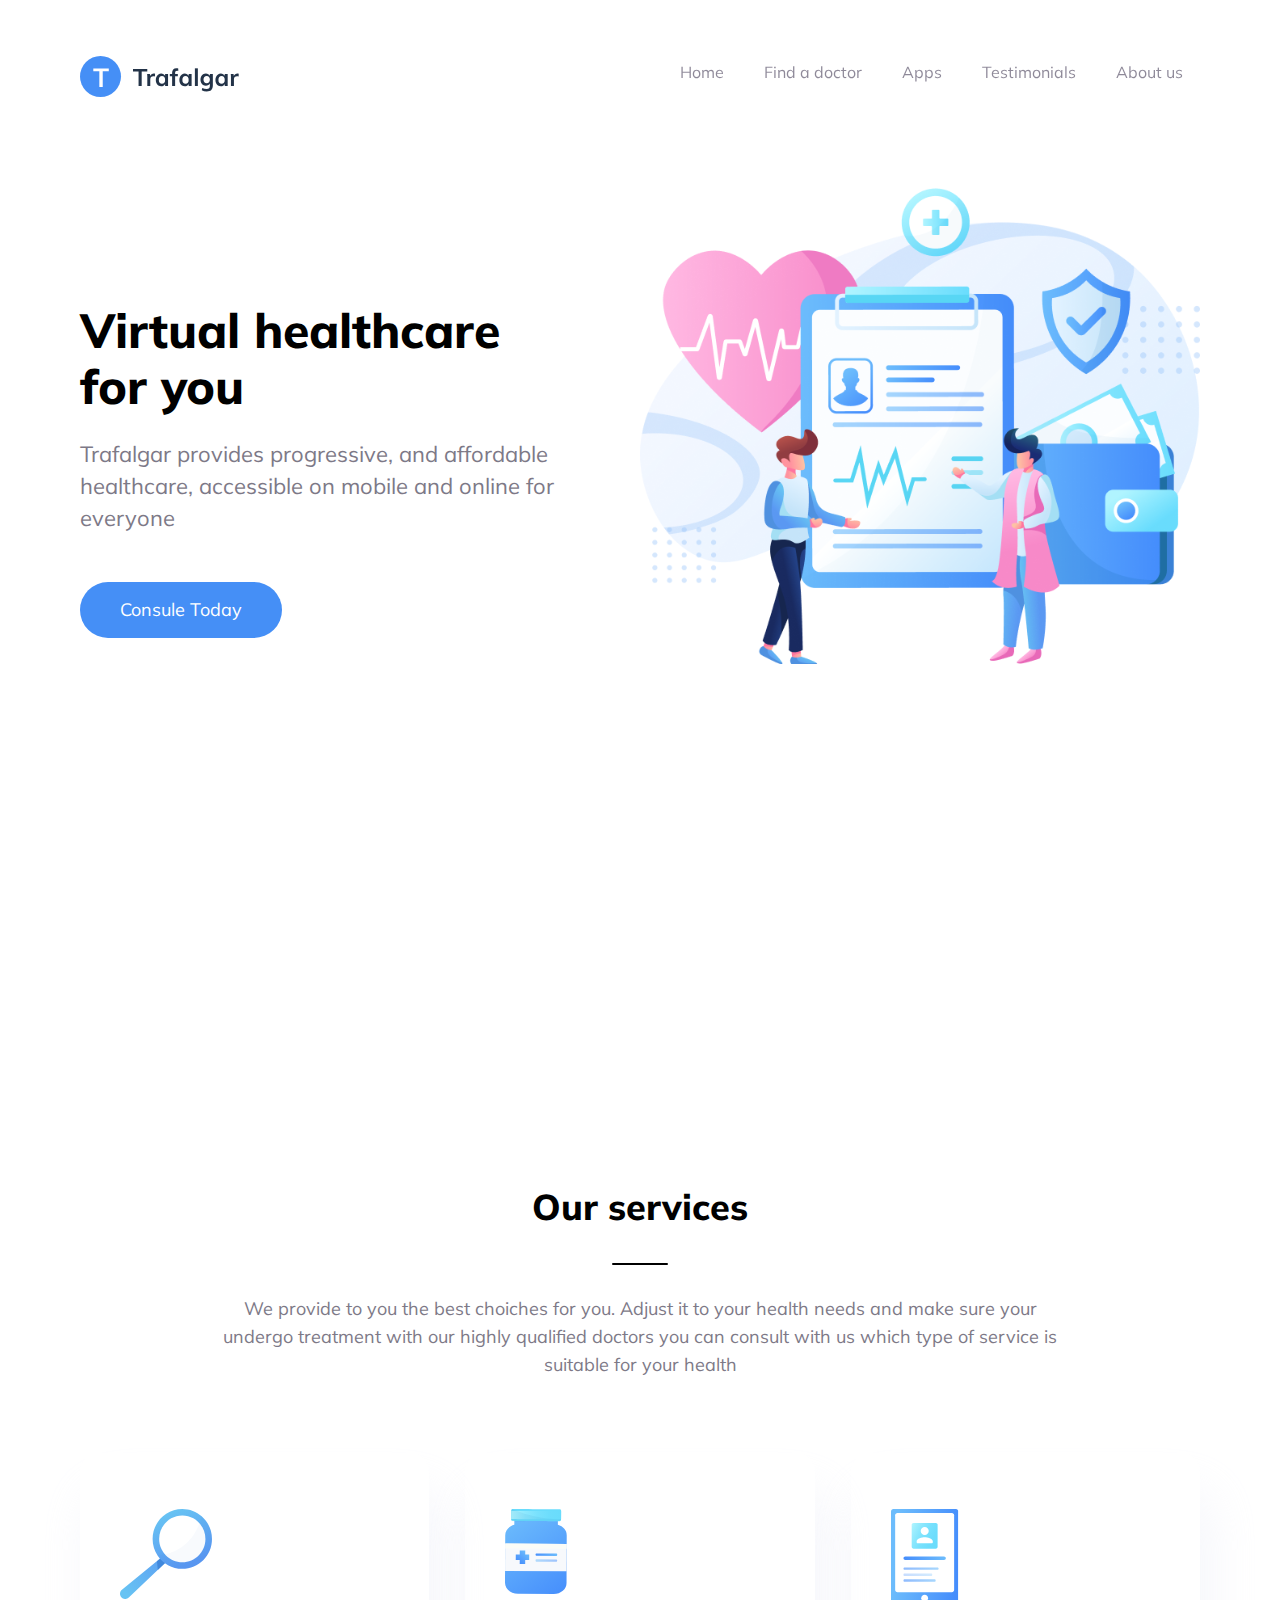
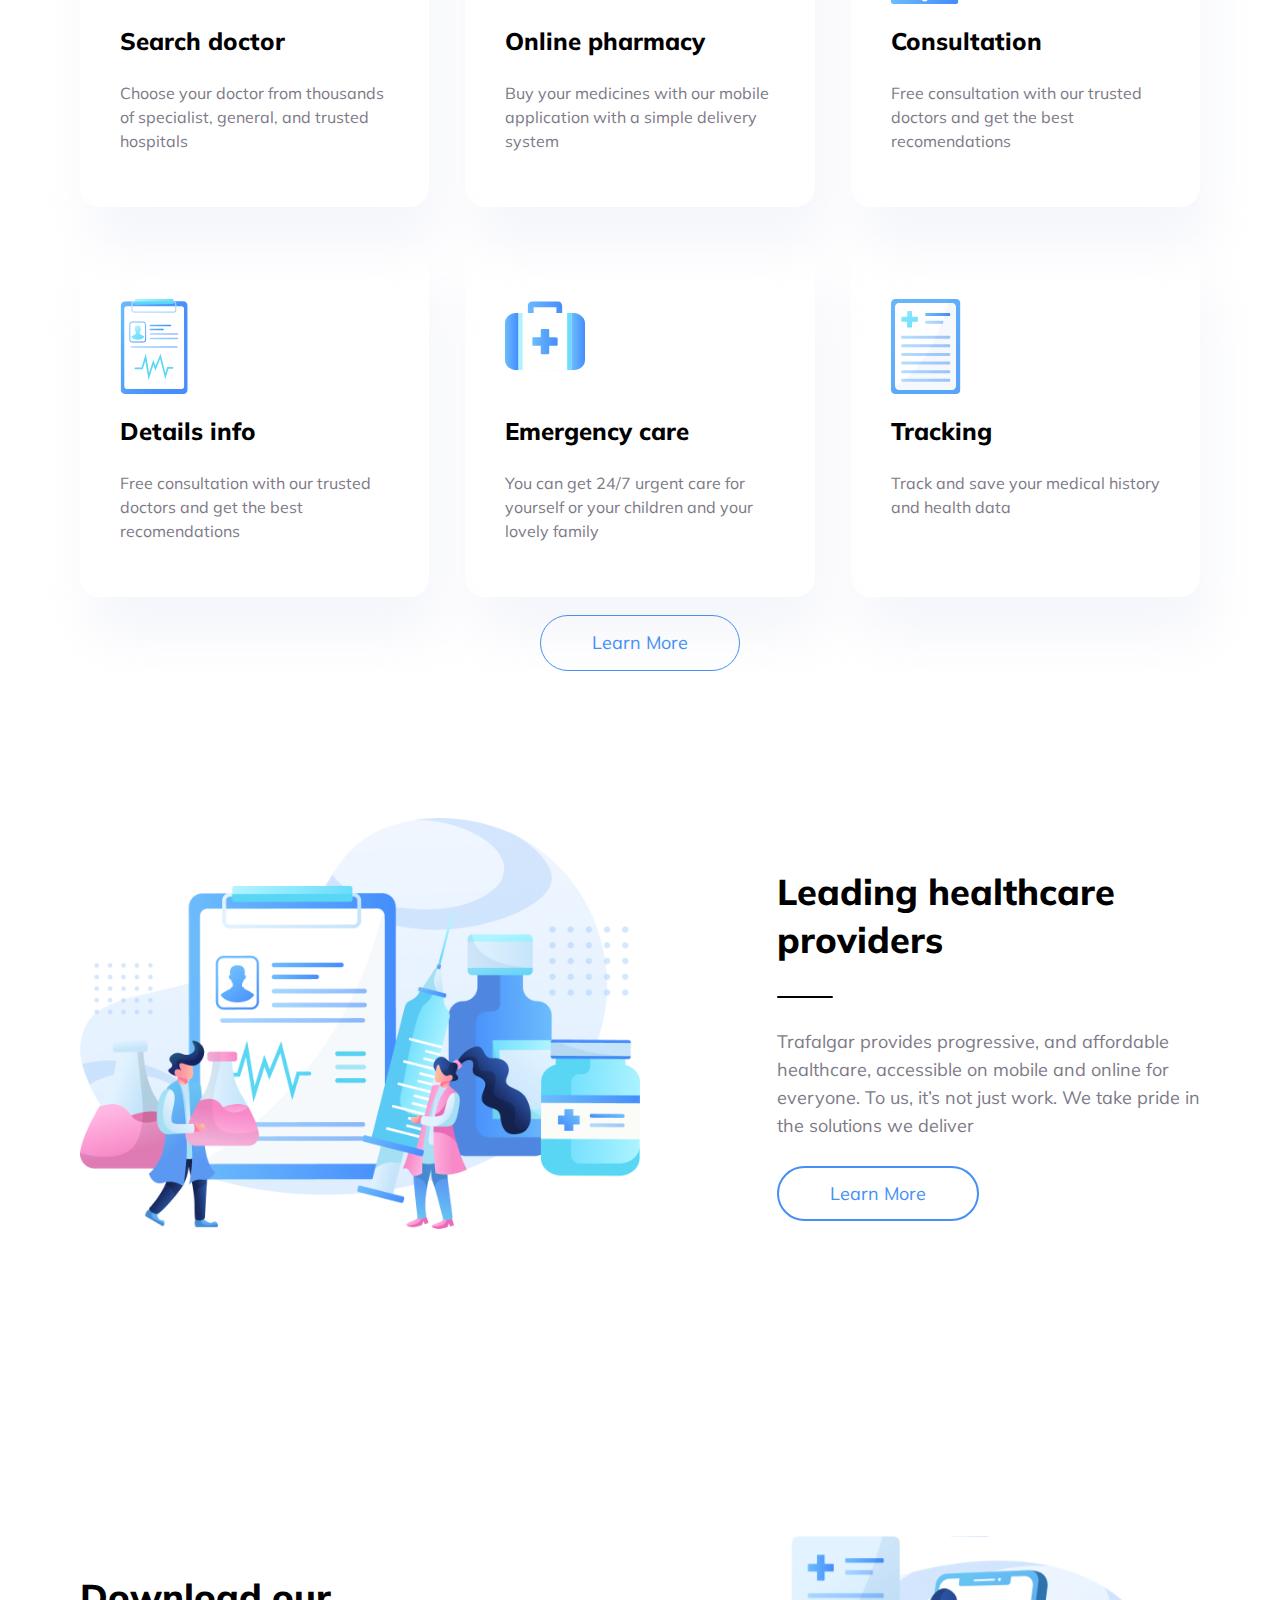
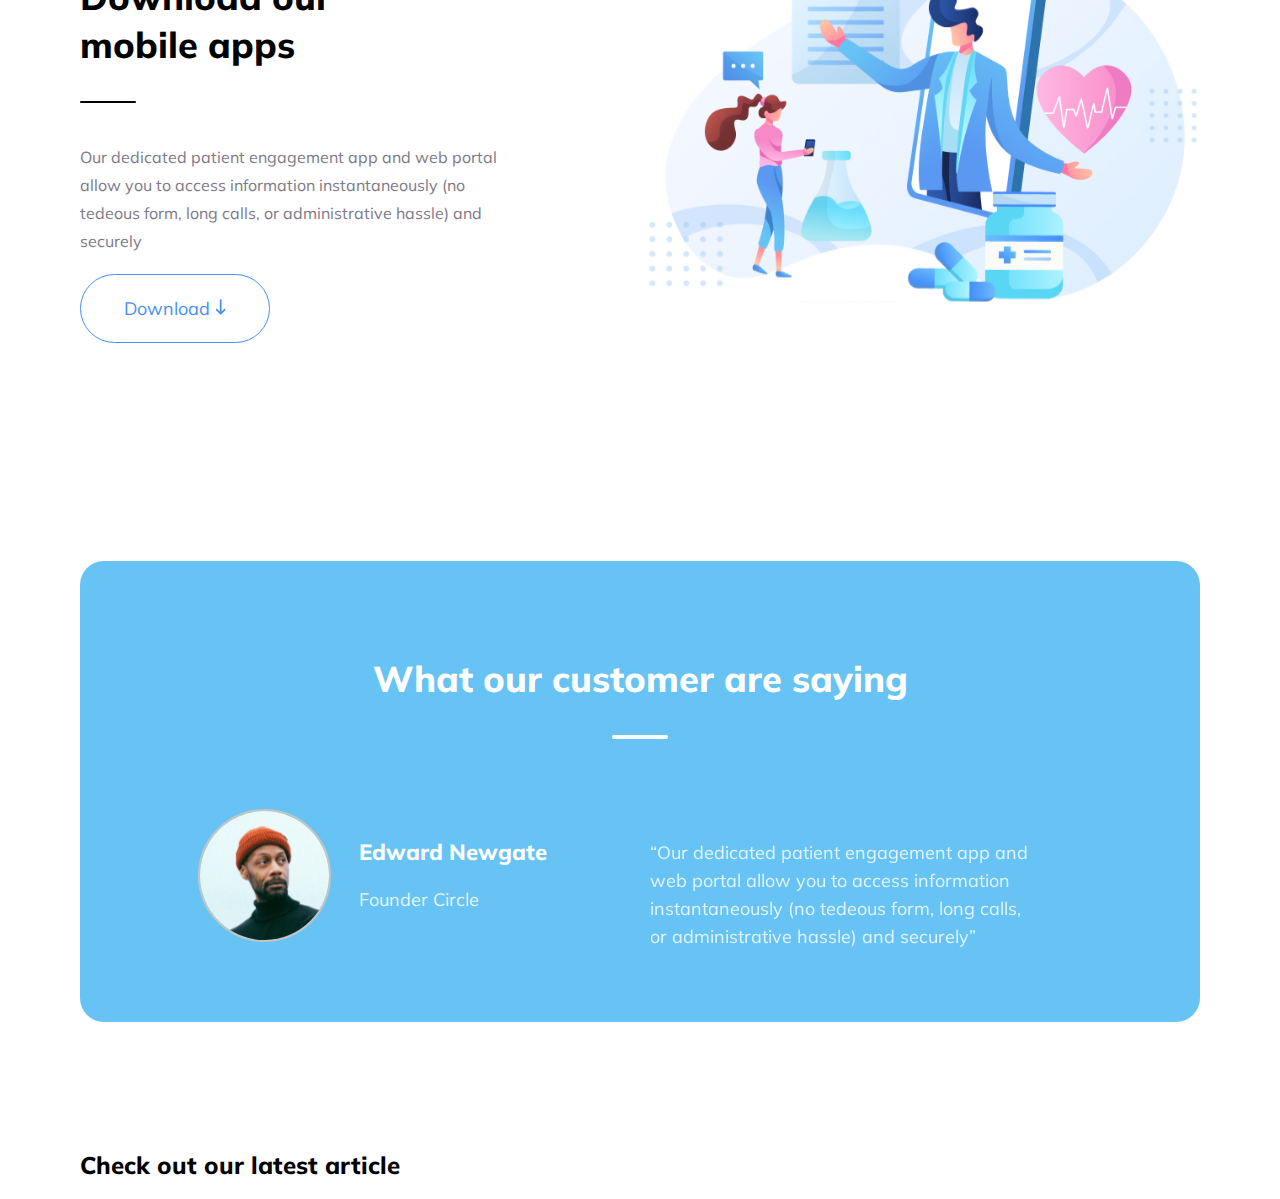
==== index.html @ b8b546c2 "first commit" ====
<!DOCTYPE html>
<html lang="en">
  <head>
    <meta charset="UTF-8" />
    <meta name="viewport" content="width=device-width, initial-scale=1.0" />
    <title>Trafalgar</title>
    <link rel="stylesheet" href="./assets/css/style.css" />
  </head>
  <body>
    <!-- Header start -->
    <div class="header">
      <div class="container">
        <div class="header-inner">
          <div class="header-text">
            <a href="" class="header-logo"
              ><img src="./assets/img/dummy/logo.svg" alt="Trafalgar"
            /></a>
          </div>
          <div class="header-navbar">
            <ul class="header-navbar-ul">
              <li class="header-navbar-li"><a href="">Home</a></li>
              <li class="header-navbar-li"><a href="">Find a doctor</a></li>
              <li class="header-navbar-li"><a href="">Apps</a></li>
              <li class="header-navbar-li"><a href="">Testimonials</a></li>
              <li class="header-navbar-li"><a href="">About us</a></li>
            </ul>
          </div>
        </div>
      </div>
    </div>
    <!-- Header end -->

    <!-- hero banner start -->
    <div class="hero-banner">
      <div class="container">
        <div class="hero-banner-inner">
          <div class="hero-banner-text">
            <h1 class="hero-banner-title">Virtual healthcare for you</h1>
            <p class="hero-banner-description">
              Trafalgar provides progressive, and affordable healthcare,
              accessible on mobile and online for everyone
            </p>
            <a href="" class="hero-banner-link">Consule Today</a>
          </div>
          <div class="hero-banner-img">
            <img
              src="./assets/img/dummy/hero-banner-img.svg"
              alt="hero banner"
              class="hero-banner-img-el"
            />
          </div>
        </div>
      </div>
    </div>
    <!-- hero banner end -->

    <!-- our services start -->
    <div class="our-services">
      <div class="container">
        <div class="our-services inner">
          <div class="our-services-head">
            <h2 class="our-services-title">Our services</h2>
            <p class="our-services-description">
              We provide to you the best choiches for you. Adjust it to your
              health needs and make sure your undergo treatment with our highly
              qualified doctors you can consult with us which type of service is
              suitable for your health
            </p>
          </div>

          <div class="our-services-list">
            <!-- item 1 -->
            <div class="our-services-item">
              <div class="our-services-box">
                <div class="our-services-img">
                  <img
                    src="./assets/img/dummy/search-doctor.svg"
                    alt="search doctor"
                    class="our-services-img-el"
                  />
                </div>
                <div class="our-services-text">
                  <h2 class="our-services-name">Search doctor</h2>
                  <p class="our-services-info">
                    Choose your doctor from thousands of specialist, general,
                    and trusted hospitals
                  </p>
                </div>
              </div>
            </div>

            <!-- item 2 -->
            <div class="our-services-item">
              <div class="our-services-box">
                <div class="our-services-img">
                  <img
                    src="./assets/img/dummy/online-pharmacy.svg"
                    alt="search doctor"
                    class="our-services-img-el"
                  />
                </div>
                <div class="our-services-text">
                  <h2 class="our-services-name">Online pharmacy</h2>
                  <p class="our-services-info">
                    Buy your medicines with our mobile application with a simple
                    delivery system
                  </p>
                </div>
              </div>
            </div>

            <!-- item 3 -->
            <div class="our-services-item">
              <div class="our-services-box">
                <div class="our-services-img">
                  <img
                    src="./assets/img/dummy/consultation.svg"
                    alt="search doctor"
                    class="our-services-img-el"
                  />
                </div>
                <div class="our-services-text">
                  <h2 class="our-services-name">Consultation</h2>
                  <p class="our-services-info">
                    Free consultation with our trusted doctors and get the best
                    recomendations
                  </p>
                </div>
              </div>
            </div>

            <!-- item 4 -->
            <div class="our-services-item">
              <div class="our-services-box">
                <div class="our-services-img">
                  <img
                    src="./assets/img/dummy/details-info.svg"
                    alt="search doctor"
                    class="our-services-img-el"
                  />
                </div>
                <div class="our-services-text">
                  <h2 class="our-services-name">Details info</h2>
                  <p class="our-services-info">
                    Free consultation with our trusted doctors and get the best
                    recomendations
                  </p>
                </div>
              </div>
            </div>

            <!-- item 5 -->
            <div class="our-services-item">
              <div class="our-services-box">
                <div class="our-services-img">
                  <img
                    src="./assets/img/dummy/emergency-care.svg"
                    alt="search doctor"
                    class="our-services-img-el"
                  />
                </div>
                <div class="our-services-text">
                  <h2 class="our-services-name">Emergency care</h2>
                  <p class="our-services-info">
                    You can get 24/7 urgent care for yourself or your children
                    and your lovely family
                  </p>
                </div>
              </div>
            </div>

            <!-- item 6 -->
            <div class="our-services-item">
              <div class="our-services-box">
                <div class="our-services-img">
                  <img
                    src="./assets/img/dummy/tracking.svg"
                    alt="search doctor"
                    class="our-services-img-el"
                  />
                </div>
                <div class="our-services-text">
                  <h2 class="our-services-name">Tracking</h2>
                  <p class="our-services-info">
                    Track and save your medical history and health data
                  </p>
                </div>
              </div>
            </div>
          </div>

          <div class="our-services-action">
            <a href="" class="our-services-link">Learn More</a>
          </div>
        </div>
      </div>
    </div>
    <!-- our services end -->

    <!-- leading start -->
    <div class="leading">
      <div class="container">
        <div class="leading-inner">
          <div class="leading-img">
            <img
              src="./assets/img/dummy/leading-img.svg"
              alt="leading healtcare"
              class="leading-img-el"
            />
          </div>
          <div class="leading-text">
            <h2 class="leading-title">Leading healthcare providers</h2>
            <p class="leading-description">
              Trafalgar provides progressive, and affordable healthcare,
              accessible on mobile and online for everyone. To us, it’s not just
              work. We take pride in the solutions we deliver
            </p>
            <a href="" class="leading-link">Learn More</a>
          </div>
        </div>
      </div>
    </div>
    <!-- leading end -->

    <!-- mobile apps start -->
    <div class="mobile-apps">
      <div class="container">
        <div class="mobile-apps-inner">
          <div class="mobile-apps-text">
            <h2 class="mobile-apps-title">Download our mobile apps</h2>
            <p class="mobile-apps-description">
              Our dedicated patient engagement app and web portal allow you to
              access information instantaneously (no tedeous form, long calls,
              or administrative hassle) and securely
            </p>
            <a href="" class="mobile-apps-link"
              >Download
              <img src="./assets/img/dummy/mobile-apps-download.svg" alt=""
            /></a>
          </div>
          <div class="mobile-apps-img">
            <img
              src="./assets/img/dummy/mobile-apps-img.svg"
              alt="Download our mobile apps"
              class="mobile-apps-img-el"
            />
          </div>
        </div>
      </div>
    </div>
    <!-- mobile apps end -->

    <!-- customer saying start -->
    <div class="customer-saying">
      <div class="container">
        <div class="customer-saying-inner">
          <div class="customer-saying-head">
            <h2 class="customer-saying-title">What our customer are saying</h2>
          </div>
          <div class="cutomer-saying-content">
            <div class="customer-saying-profile">
              <div class="customer-saying-img">
                <img
                  src="./assets/img/dummy/customer-saying-img.svg"
                  alt="Profile"
                  class="customer-saying-img-el"
                />
              </div>
              <div class="customer-saying-identity">
                <h2 class="customer-saying-name">Edward Newgate</h2>
                <p class="customer-saying-profession">Founder Circle</p>
              </div>
            </div>
            <div class="customer-saying-text">
              <p class="customer-saying-description">“Our dedicated patient engagement app and 
                web portal allow you to access information instantaneously (no tedeous form, long calls, 
                or administrative hassle) and securely”</p>
            </div>
          </div>
        </div>
      </div>
    </div>
    <!-- customer saying end -->

    <!-- article start -->
    <div class="article">
      <div class="container">
        <div class="article-inner">
          <div class="article-head">
            <h2 class="article-title">Check out our latest article</h2>
          </div>
        </div>
      </div>
    </div>
    <!-- article endw -->
  </body>
</html>
---- assets/css/style.css ----
/*! normalize.css v8.0.1 | MIT License | github.com/necolas/normalize.css */

/* Document
   ========================================================================== */

/**
 * 1. Correct the line height in all browsers.
 * 2. Prevent adjustments of font size after orientation changes in iOS.
 */

 @font-face {
  font-family: 'Mulish';
  src: url('../font/Mulish-Bold.woff2') format('woff2'),
      url('../font/Mulish-Bold.woff') format('woff');
  font-weight: bold;
  font-style: normal;
  font-display: swap;
}

@font-face {
  font-family: 'Mulish';
  src: url('../font/Mulish-Black.woff2') format('woff2'),
      url('../font/Mulish-Black.woff') format('woff');
  font-weight: 900;
  font-style: normal;
  font-display: swap;
}

@font-face {
  font-family: 'Mulish';
  src: url('../font/Mulish-BlackItalic.woff2') format('woff2'),
      url('../font/Mulish-BlackItalic.woff') format('woff');
  font-weight: 900;
  font-style: italic;
  font-display: swap;
}

@font-face {
  font-family: 'Mulish';
  src: url('../font/Mulish-ExtraBold.woff2') format('woff2'),
      url('../font/Mulish-ExtraBold.woff') format('woff');
  font-weight: bold;
  font-style: normal;
  font-display: swap;
}

@font-face {
  font-family: 'Mulish';
  src: url('../font/Mulish-BoldItalic.woff2') format('woff2'),
      url('../font/Mulish-BoldItalic.woff') format('woff');
  font-weight: bold;
  font-style: italic;
  font-display: swap;
}

@font-face {
  font-family: 'Mulish';
  src: url('../font/Mulish-ExtraLight.woff2') format('woff2'),
      url('../font/Mulish-ExtraLight.woff') format('woff');
  font-weight: 200;
  font-style: normal;
  font-display: swap;
}

@font-face {
  font-family: 'Mulish';
  src: url('../font/Mulish-ExtraBoldItalic.woff2') format('woff2'),
      url('../font/Mulish-ExtraBoldItalic.woff') format('woff');
  font-weight: bold;
  font-style: italic;
  font-display: swap;
}

@font-face {
  font-family: 'Mulish';
  src: url('../font/Mulish-ExtraLightItalic.woff2') format('woff2'),
      url('../font/Mulish-ExtraLightItalic.woff') format('woff');
  font-weight: 200;
  font-style: italic;
  font-display: swap;
}

@font-face {
  font-family: 'Mulish';
  src: url('../font/Mulish-Italic.woff2') format('woff2'),
      url('../font/Mulish-Italic.woff') format('woff');
  font-weight: normal;
  font-style: italic;
  font-display: swap;
}

@font-face {
  font-family: 'Mulish';
  src: url('../font/Mulish-Light.woff2') format('woff2'),
      url('../font/Mulish-Light.woff') format('woff');
  font-weight: 300;
  font-style: normal;
  font-display: swap;
}

@font-face {
  font-family: 'Mulish';
  src: url('../font/Mulish-Medium.woff2') format('woff2'),
      url('../font/Mulish-Medium.woff') format('woff');
  font-weight: 500;
  font-style: normal;
  font-display: swap;
}

@font-face {
  font-family: 'Mulish';
  src: url('../font/Mulish-LightItalic.woff2') format('woff2'),
      url('../font/Mulish-LightItalic.woff') format('woff');
  font-weight: 300;
  font-style: italic;
  font-display: swap;
}

@font-face {
  font-family: 'Mulish';
  src: url('../font/Mulish-MediumItalic.woff2') format('woff2'),
      url('../font/Mulish-MediumItalic.woff') format('woff');
  font-weight: 500;
  font-style: italic;
  font-display: swap;
}

@font-face {
  font-family: 'Mulish';
  src: url('../font/Mulish-SemiBold.woff2') format('woff2'),
      url('../font/Mulish-SemiBold.woff') format('woff');
  font-weight: 600;
  font-style: normal;
  font-display: swap;
}

@font-face {
  font-family: 'Mulish';
  src: url('../font/Mulish-Regular.woff2') format('woff2'),
      url('../font/Mulish-Regular.woff') format('woff');
  font-weight: normal;
  font-style: normal;
  font-display: swap;
}

@font-face {
  font-family: 'Mulish';
  src: url('../font/Mulish-SemiBoldItalic.woff2') format('woff2'),
      url('../font/Mulish-SemiBoldItalic.woff') format('woff');
  font-weight: 600;
  font-style: italic;
  font-display: swap;
}



html {
  min-height: 100%;
  position: relative;
  line-height: 1.15; /* 1 */
  -webkit-text-size-adjust: 100%; /* 2 */
}

/* Sections
       ========================================================================== */

/**
     * Remove the margin in all browsers.
     */

body {
  margin: 0;
  font-family: Mulish;
}

/**
     * Render the `main` element consistently in IE.
     */

main {
  display: block;
}

/**
     * Correct the font size and margin on `h1` elements within `section` and
     * `article` contexts in Chrome, Firefox, and Safari.
     */

h1 {
  font-size: 2em;
  margin: 0;
}

/* Grouping content
       ========================================================================== */

/**
     * 1. Add the correct box sizing in Firefox.
     * 2. Show the overflow in Edge and IE.
     */

hr {
  box-sizing: content-box; /* 1 */
  height: 0; /* 1 */
  overflow: visible; /* 2 */
}

/**
     * 1. Correct the inheritance and scaling of font size in all browsers.
     * 2. Correct the odd `em` font sizing in all browsers.
     */

pre {
  font-family: monospace, monospace; /* 1 */
  font-size: 1em; /* 2 */
}

/* Text-level semantics
       ========================================================================== */

/**
     * Remove the gray background on active links in IE 10.
     */

a {
  background-color: transparent;
}

/**
     * 1. Remove the bottom border in Chrome 57-
     * 2. Add the correct text decoration in Chrome, Edge, IE, Opera, and Safari.
     */

abbr[title] {
  border-bottom: none; /* 1 */
  text-decoration: underline; /* 2 */
  text-decoration: underline dotted; /* 2 */
}

/**
     * Add the correct font weight in Chrome, Edge, and Safari.
     */

b,
strong {
  font-weight: bolder;
}

/**
     * 1. Correct the inheritance and scaling of font size in all browsers.
     * 2. Correct the odd `em` font sizing in all browsers.
     */

code,
kbd,
samp {
  font-family: monospace, monospace; /* 1 */
  font-size: 1em; /* 2 */
}

/**
     * Add the correct font size in all browsers.
     */

small {
  font-size: 80%;
}

/**
     * Prevent `sub` and `sup` elements from affecting the line height in
     * all browsers.
     */

sub,
sup {
  font-size: 75%;
  line-height: 0;
  position: relative;
  vertical-align: baseline;
}

sub {
  bottom: -0.25em;
}

sup {
  top: -0.5em;
}

/* Embedded content
       ========================================================================== */

/**
     * Remove the border on images inside links in IE 10.
     */

img {
  border-style: none;
}

/* Forms
       ========================================================================== */

/**
     * 1. Change the font styles in all browsers.
     * 2. Remove the margin in Firefox and Safari.
     */

button,
input,
optgroup,
select,
textarea {
  font-family: inherit; /* 1 */
  font-size: 100%; /* 1 */
  line-height: 1.15; /* 1 */
  margin: 0; /* 2 */
}

/**
     * Show the overflow in IE.
     * 1. Show the overflow in Edge.
     */

button,
input {
  /* 1 */
  overflow: visible;
}

/**
     * Remove the inheritance of text transform in Edge, Firefox, and IE.
     * 1. Remove the inheritance of text transform in Firefox.
     */

button,
select {
  /* 1 */
  text-transform: none;
}

/**
     * Correct the inability to style clickable types in iOS and Safari.
     */

button,
[type="button"],
[type="reset"],
[type="submit"] {
  -webkit-appearance: button;
}

/**
     * Remove the inner border and padding in Firefox.
     */

button::-moz-focus-inner,
[type="button"]::-moz-focus-inner,
[type="reset"]::-moz-focus-inner,
[type="submit"]::-moz-focus-inner {
  border-style: none;
  padding: 0;
}

/**
     * Restore the focus styles unset by the previous rule.
     */

button:-moz-focusring,
[type="button"]:-moz-focusring,
[type="reset"]:-moz-focusring,
[type="submit"]:-moz-focusring {
  outline: 1px dotted ButtonText;
}

/**
     * Correct the padding in Firefox.
     */

fieldset {
  padding: 0.35em 0.75em 0.625em;
}

/**
     * 1. Correct the text wrapping in Edge and IE.
     * 2. Correct the color inheritance from `fieldset` elements in IE.
     * 3. Remove the padding so developers are not caught out when they zero out
     *    `fieldset` elements in all browsers.
     */

legend {
  box-sizing: border-box; /* 1 */
  color: inherit; /* 2 */
  display: table; /* 1 */
  max-width: 100%; /* 1 */
  padding: 0; /* 3 */
  white-space: normal; /* 1 */
}

/**
     * Add the correct vertical alignment in Chrome, Firefox, and Opera.
     */

progress {
  vertical-align: baseline;
}

/**
     * Remove the default vertical scrollbar in IE 10+.
     */

textarea {
  overflow: auto;
}

/**
     * 1. Add the correct box sizing in IE 10.
     * 2. Remove the padding in IE 10.
     */

[type="checkbox"],
[type="radio"] {
  box-sizing: border-box; /* 1 */
  padding: 0; /* 2 */
}

/**
     * Correct the cursor style of increment and decrement buttons in Chrome.
     */

[type="number"]::-webkit-inner-spin-button,
[type="number"]::-webkit-outer-spin-button {
  height: auto;
}

/**
     * 1. Correct the odd appearance in Chrome and Safari.
     * 2. Correct the outline style in Safari.
     */

[type="search"] {
  -webkit-appearance: textfield; /* 1 */
  outline-offset: -2px; /* 2 */
}

/**
     * Remove the inner padding in Chrome and Safari on macOS.
     */

[type="search"]::-webkit-search-decoration {
  -webkit-appearance: none;
}

/**
     * 1. Correct the inability to style clickable types in iOS and Safari.
     * 2. Change font properties to `inherit` in Safari.
     */

::-webkit-file-upload-button {
  -webkit-appearance: button; /* 1 */
  font: inherit; /* 2 */
}

/* Interactive
       ========================================================================== */

/*
     * Add the correct display in Edge, IE 10+, and Firefox.
     */

details {
  display: block;
}

/*
     * Add the correct display in all browsers.
     */

summary {
  display: list-item;
}

/* Misc
       ========================================================================== */

/**
     * Add the correct display in IE 10+.
     */

template {
  display: none;
}

/**
     * Add the correct display in IE 10.
     */

[hidden] {
  display: none;
}

*,
*::after,
*::before {
  box-sizing: border-box;
  -webkit-text-stroke-width: 0;
  -webkit-text-stroke-color: transparent;
}

img {
  max-width: 100%;
}

.container {
  max-width: 1120px;
  margin-left: auto;
  margin-right: auto;
}

/* header start */

.header {
  padding-top: 56px;
}

.header-inner {
  font-size: 0;
}

.header-text {
  width: 50%;
  display: inline-block;
  vertical-align: middle;
}

.header-logo {
  width: 158.68px;
  height: 41px;
}

.header-navbar {
  width: 50%;
  display: inline-block;
  vertical-align: middle;
}

.header-navbar-ul {
  width: 545px;
  height: 28px;
}

.header-navbar-li {
  display: inline-block;
  font-size: 16px;
  margin-right: 40px;
}

.header-navbar-li:nth-child(5) {
  margin-right: 0;
}

.header-navbar-li a {
  text-decoration: none;
  color: #1f1534;
  opacity: 50%;
}

.header-navbar-li a:hover {
  color: #1f1534;
  opacity: 100%;
}

/* header end */

/* hero banner start */
.hero-banner {
  padding-bottom: 163px;
}

.hero-banner-inner {
  font-size: 0;
}

.hero-banner-text {
  width: 50%;
  display: inline-block;
  vertical-align: middle;
  padding-right: 74px;
  padding-top: 178px;
}

.hero-banner-title {
  font-size: 48px;
  line-height: 56px;
  color: #000000;
  margin-bottom: 24px;
  margin-right: 40px;
}

.hero-banner-description {
  font-size: 22px;
  line-height: 32px;
  color: #7d7987;
  margin-bottom: 48px;
}

.hero-banner-link {
  display: inline-block;
  vertical-align: middle;
  min-width: 200px;
  height: 56px;
  background-color: #458ff6;
  font-size: 18px;
  border-radius: 55px;
  text-decoration: none;
  padding: 14px 40px;
  color: #ffffff;
  line-height: 28px;
}

.hero-banner-img {
  width: 50%;
  display: inline-block;
  vertical-align: middle;
  padding-top: 87px;
}
/* hero banner end */

/* our services start */
.our-services {
  padding-top: 163px;
  padding-bottom: 38px;
}

.our-services-inner {
  font-size: 0;
}

.our-services-head {
  text-align: center;
  max-width: 952px;
  margin: 0 auto 56px;
}

.our-services-title {
  font-size: 36px;
  line-height: 48px;
  position: relative;
}

.our-services-title::after {
  content: "";
  display: block;
  width: 56px;
  margin: 32px auto 0;
  border-radius: 1px;
  border-bottom: 2px solid #000000;
}

.our-services-description {
  font-size: 18px;
  line-height: 28px;
  color: #7d7987;
  margin: 0 auto;
  padding: 0 50px;
}

.our-services-list {
  font-size: 0;
  margin-left: -18px;
  margin-right: -18px;
}

.our-services-item {
  padding: 18px;
  width: 33.3333333%;
  display: inline-block;
  vertical-align: top;
}

.our-services-box {
  min-height: 354px;
  padding: 56px 40px 50px;
  border-radius: 20px;
  box-shadow: 10px 40px 50px rgb(229, 233, 246, 0.4);
}

.our-services-img {
  margin-bottom: 24px;
  height: 91.98px;
  position: relative;
}

.our-services-img-el {
  position: absolute;
  left: 0;
  right: 0;
}

.our-services-name {
  font-size: 24px;
  line-height: 32px;
  color: #000000;
  margin-bottom: 24px;
}

.our-services-info {
  font-size: 16px;
  line-height: 24px;
  color: #7d7987;
  margin-bottom: 0;
}

/* our services action */
.our-services-action {
  text-align: center;
}

.our-services-link {
  min-width: 200px;
  display: inline-block;
  vertical-align: middle;
  border: 1px solid #458ff6;
  border-radius: 55px;
  padding: 14px 51px;
  text-decoration: none;
  font-size: 18px;
  line-height: 26px;
  color: #458ff6;
}

/* our services end */

/* leading start */
.leading {
  padding-top: 38px;
  padding-bottom: 120px;
}

.leading-inner {
  font-size: 0;
}

.leading-img {
  width: 50%;
  display: inline-block;
  vertical-align: middle;
}

.leading-img-el {
  width: 650px;
  height: 477px;
}

.leading-text {
  width: 50%;
  display: inline-block;
  vertical-align: middle;
  padding: 50px 0 50px 137px;
}

.leading-title {
  font-size: 36px;
  line-height: 48px;
  color: #000000;
}

.leading-title::after {
  content: "";
  display: block;
  width: 56px;
  margin: 32px auto 0 0;
  border-radius: 10px;
  border-bottom: 2px solid #000000;
}

.leading-description {
  font-size: 18px;
  line-height: 28px;
  color: #7d7987;
  margin-bottom: 40px;
}

.leading-link {
  min-width: 200px;
  height: 56px;
  border-radius: 55px;
  padding: 14px 51px;
  font-size: 18px;
  line-height: 28px;
  border: 2px solid #458FF6;
  text-decoration: none;
  color: #458FF6;
}
/* leading end */

/* mobile apps start */
.mobile-apps {
  padding-top: 120px;
  padding-bottom: 112.5px;
}

.mobile-apps-inner {
  font-size: 0;
}

.mobile-apps-text {
  width: 50%;
  display: inline-block;
  vertical-align: middle;
  padding: 28px 71px 0 0;
}

.mobile-apps-title {
  font-size: 36px;
  line-height: 48px;
  color: #000000;
  padding-right: 166px; 
  position: relative;
}

.mobile-apps-title::after {
  content: "";
  width: 56px;
  display: block;
  margin: 32px 196px 40px 0;
  border-radius: 6px;
  border-bottom: 2px solid #000000;
}

.mobile-apps-description {
  width: 480px;
  font-size: 16px;
  line-height: 28px;
  color: #7D7987;
  margin-right: 71px;
  margin-bottom: 40px;
  text-align: left;
  padding-right: 50px;
}

.mobile-apps-link {
  min-width: 200px;
  height: 56px;
  border-radius: 55px;
  border: 1px solid #458FF6;
  padding: 22px 43px;
  font-size: 18px;
  line-height: 28px;
  text-decoration: none;
  color: #458FF6;
}

.mobile-apps-img {
  width: 50%;
  display: inline-block;
  vertical-align: middle;
}

.mobile-apps-img-el {
  width: 665px;
  height: 434px;
}
/* mobile apps end */

/* customer start */
.customer-saying {
  padding-top: 112.5px;
  padding-bottom: 110.5px;
}

.customer-saying-inner {
  font-size: 0;
  background-color: #67C3F3;
  border-radius: 24px;
}

.customer-saying-head {
  text-align: center;
  min-width: 522px;
  padding-top: 64px;
  margin: 0 auto 0;
}

.customer-saying-title {
  font-size: 36px;
  line-height: 48px;
  font-weight: 700;
  color: #FFFFFF;
}

.customer-saying-title::after {
  content: "";
  display: block;
  width: 56px;
  margin: 32px auto 0;
  border-radius: 6px;
  border: 2px solid #FFFFFF;
}

.customer-saying-content {
  font-size: 0;
}

.customer-saying-profile {
  width: 50%;
  display: inline-block;
  vertical-align: middle;
  padding: 40px 80px 80px 118px;
}

.customer-saying-img {
  width: 133px;
  height: 133px;
  display: inline-block;
  vertical-align: middle;
  margin-right: 28px;
  border-radius: 100%;
  border: 2px solid #C4C4C4;
}

.customer-saying-img-el {
  border-radius: 100%;
}

.customer-saying-identity {
  display: inline-block;
  vertical-align: middle;
}

.customer-saying-name {
  font-size: 22px;
  line-height: 32px;
  margin-bottom: 4px;
  color: #FFFFFF;

}

.customer-saying-profession {
  font-size: 18px;
  line-height: 28px;
  color: #FFFFFFD9;
}

.customer-saying-text {
  width: 50%;
  display: inline-block;
  vertical-align: middle;
}

.customer-saying-description {
  width: 420px;
  font-size: 18px;
  font-weight: 400;
  line-height: 28px;
  color: #FFFFFFE5;
  opacity: 90%;
  padding: 0 30px 0 10px;
}
/* customer end */
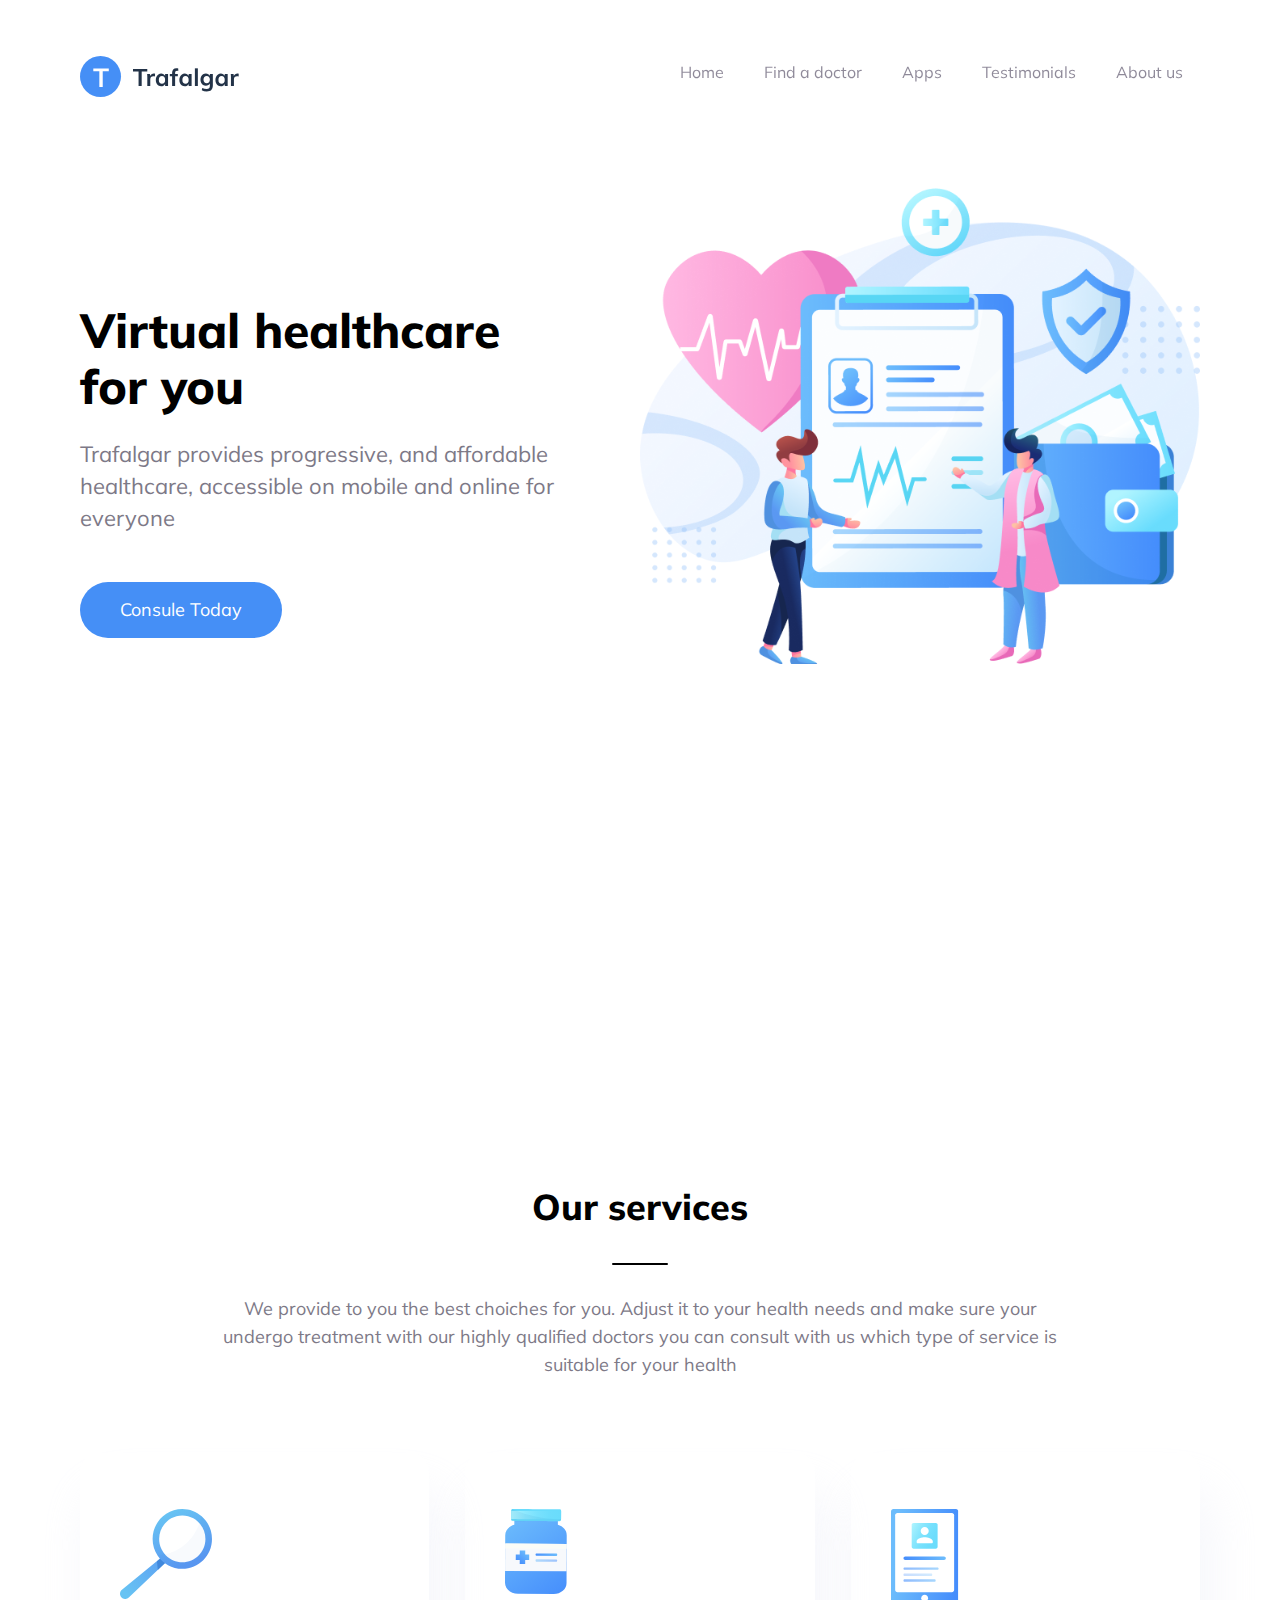
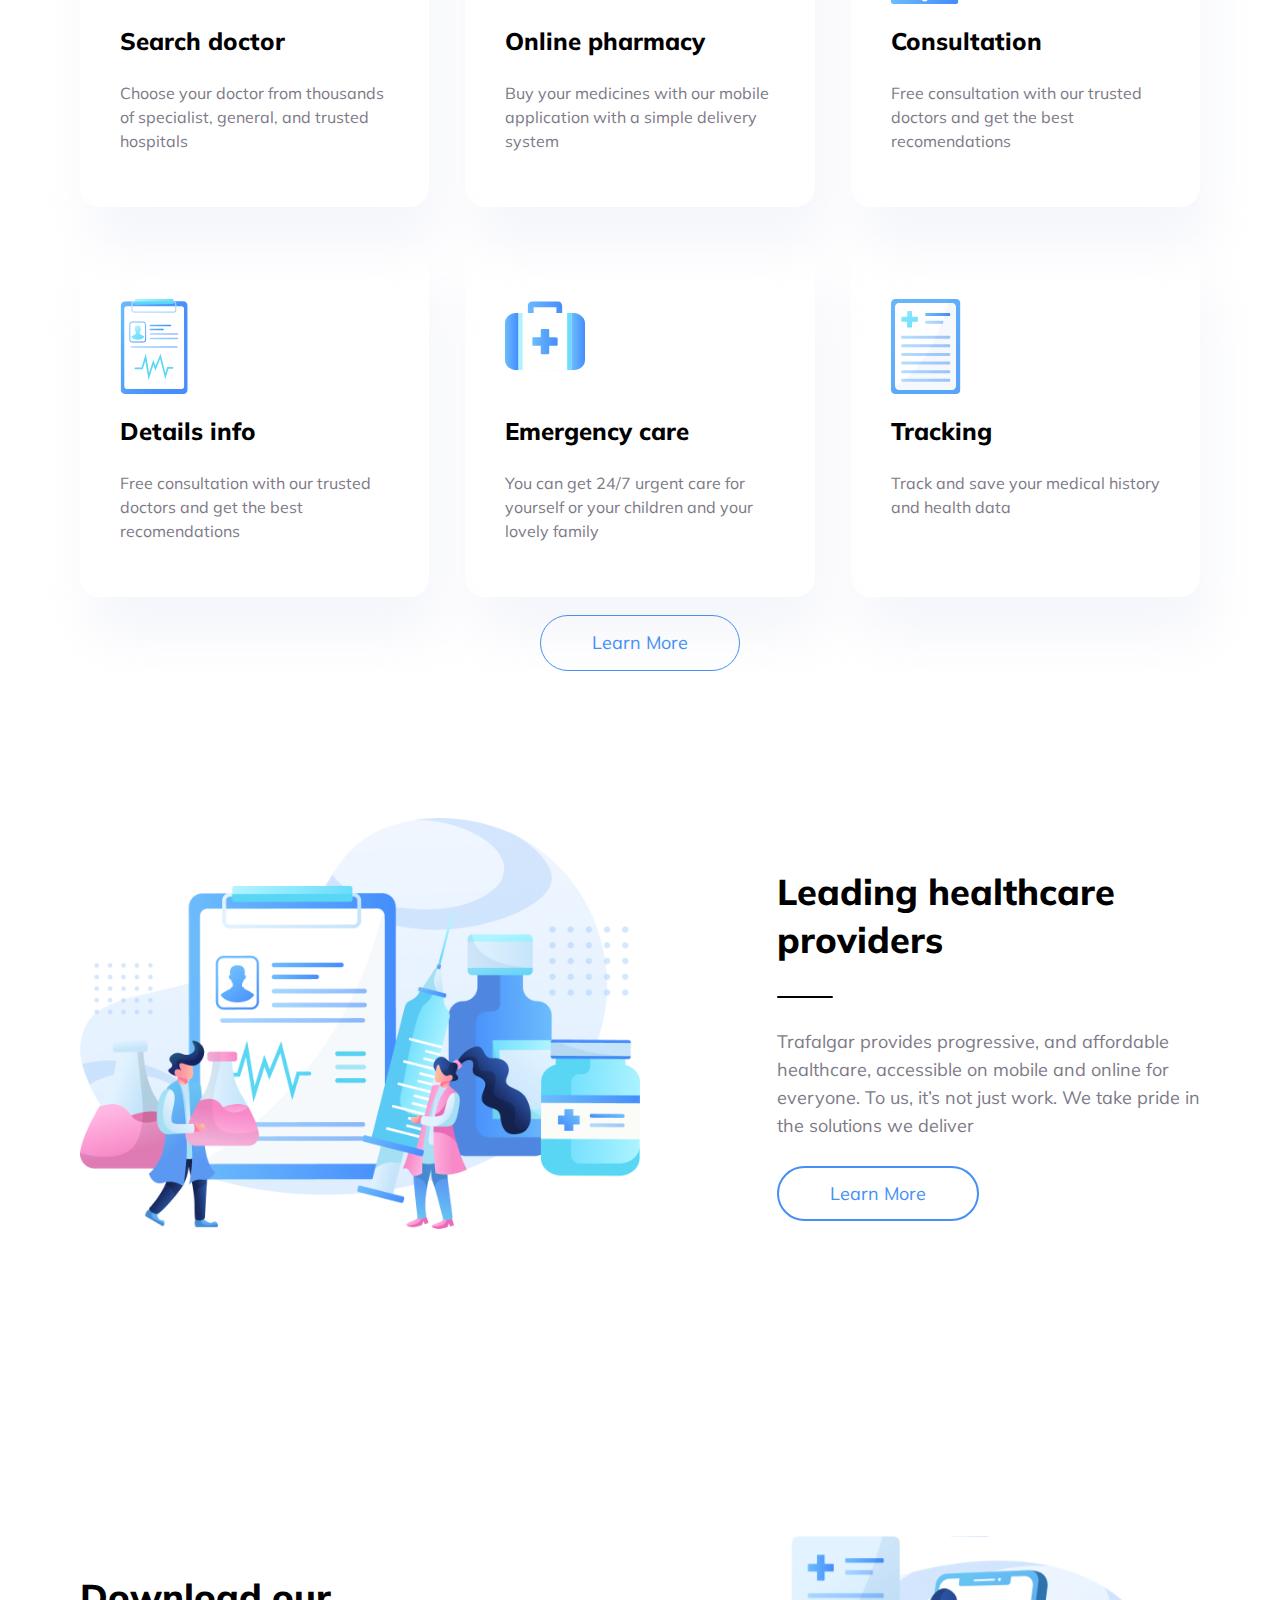
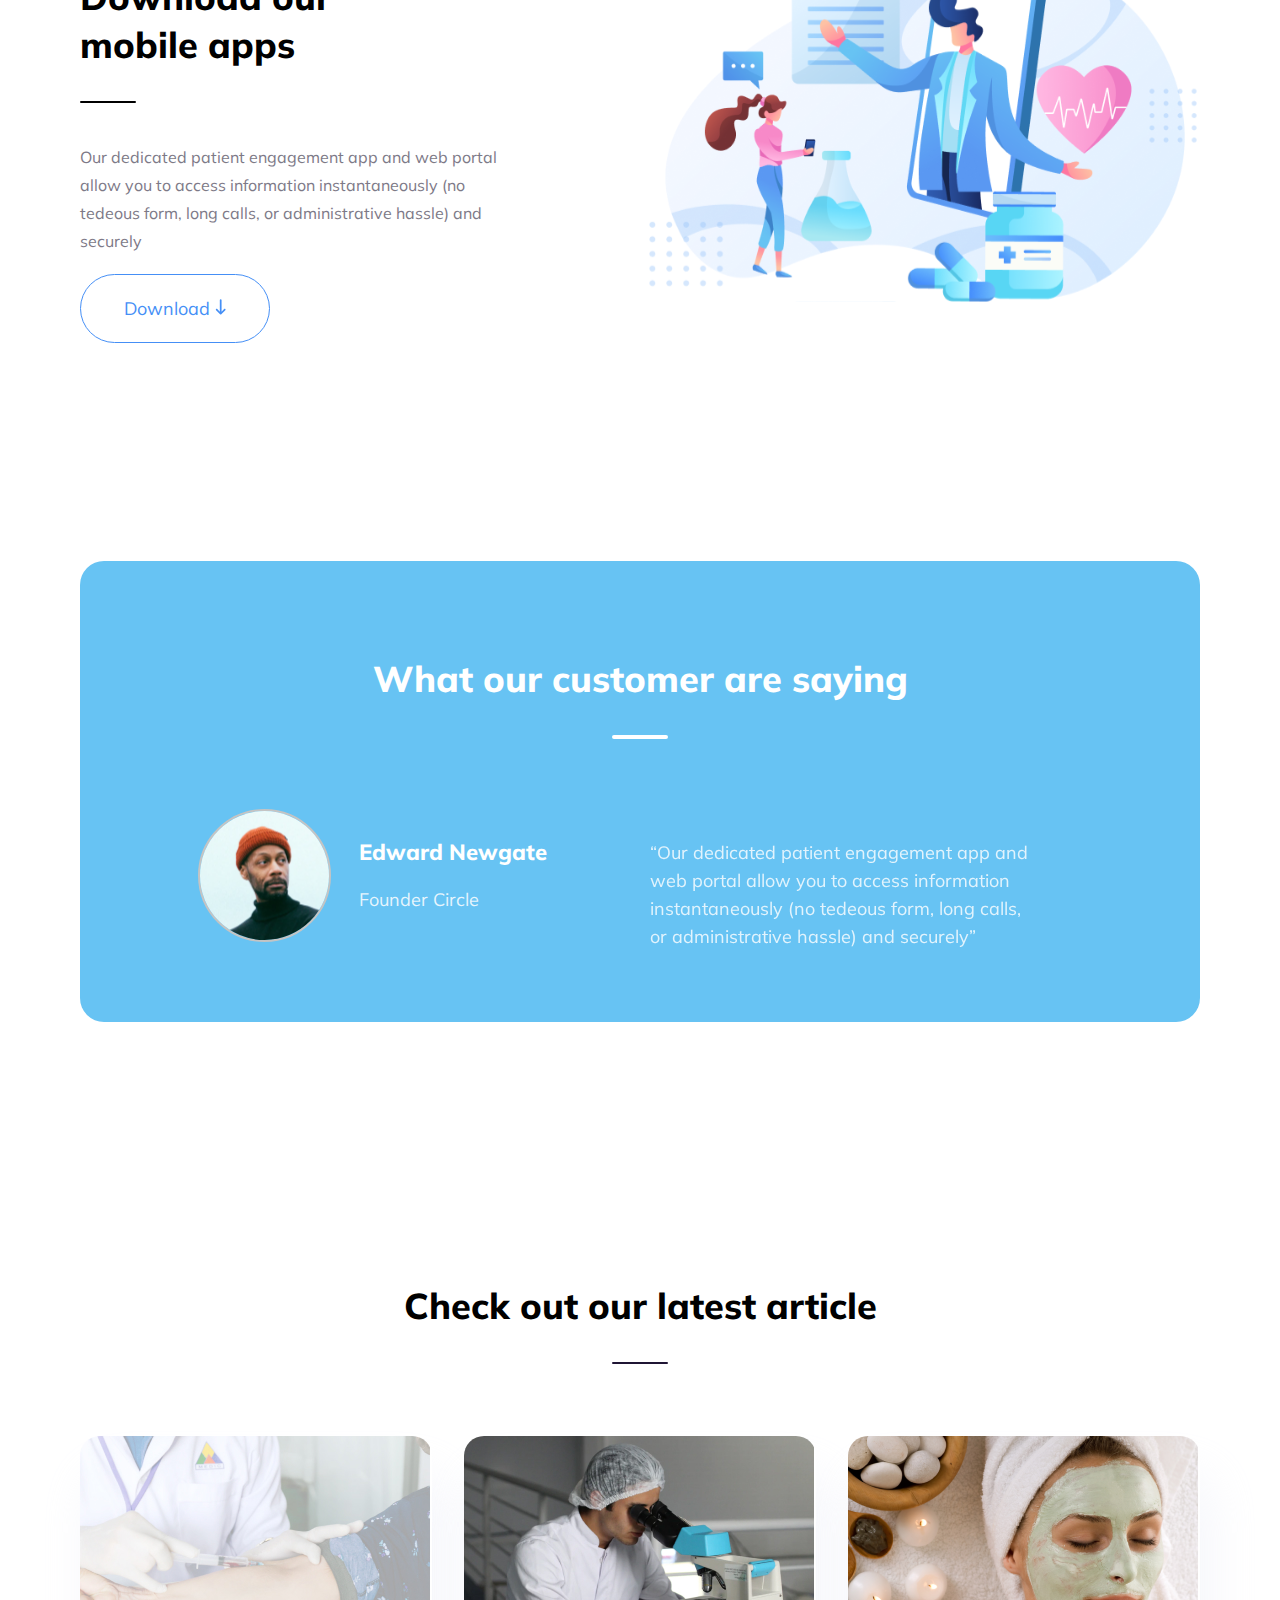
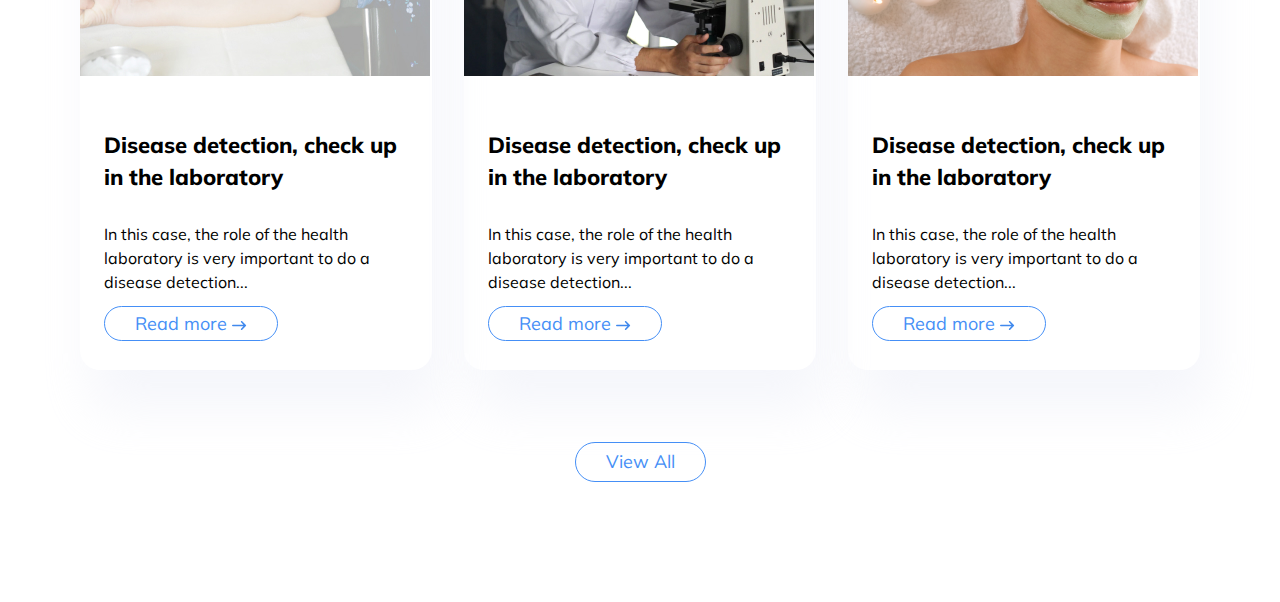
==== commit 3c60de69: "page article" ====
--- a/index.html
+++ b/index.html
@@ -272,9 +272,11 @@
               </div>
             </div>
             <div class="customer-saying-text">
-              <p class="customer-saying-description">“Our dedicated patient engagement app and 
-                web portal allow you to access information instantaneously (no tedeous form, long calls, 
-                or administrative hassle) and securely”</p>
+              <p class="customer-saying-description">
+                “Our dedicated patient engagement app and web portal allow you
+                to access information instantaneously (no tedeous form, long
+                calls, or administrative hassle) and securely”
+              </p>
             </div>
           </div>
         </div>
@@ -285,10 +287,83 @@
     <!-- article start -->
     <div class="article">
       <div class="container">
-        <div class="article-inner">
-          <div class="article-head">
-            <h2 class="article-title">Check out our latest article</h2>
-          </div>
+        <h2 class="article-title">Check out our latest article</h2>
+        <div class="article-list">
+          <div class="article-item">
+            <div class="article-box">
+              <div class="article-img">
+                <img
+                  src="assets/img/dummy/disease.jpg"
+                  alt="herbal"
+                  class="article-img-el"
+                />
+              </div>
+              <div class="article-text">
+                <h4 class="article-name">
+                  Disease detection, check up in the laboratory
+                </h4>
+                <p class="article-description">
+                  In this case, the role of the health laboratory is very
+                  important to do a disease detection...
+                </p>
+                <a class="article-link" href="#"
+                  >Read more
+                  <img src="assets/img/dummy/article-arrow.svg" alt="" />
+                </a>
+              </div>
+            </div>
+          </div>
+          <div class="article-item">
+            <div class="article-box">
+              <div class="article-img">
+                <img
+                  src="assets/img/dummy/herbal.jpg"
+                  alt="herbal"
+                  class="article-img-el"
+                />
+              </div>
+              <div class="article-text">
+                <h4 class="article-name">
+                  Disease detection, check up in the laboratory
+                </h4>
+                <p class="article-description">
+                  In this case, the role of the health laboratory is very
+                  important to do a disease detection...
+                </p>
+                <a class="article-link" href="#"
+                  >Read more
+                  <img src="assets/img/dummy/article-arrow.svg" alt="" />
+                </a>
+              </div>
+            </div>
+          </div>
+          <div class="article-item">
+            <div class="article-box">
+              <div class="article-img">
+                <img
+                  src="assets/img/dummy/natural.jpg"
+                  alt="herbal"
+                  class="article-img-el"
+                />
+              </div>
+              <div class="article-text">
+                <h4 class="article-name">
+                  Disease detection, check up in the laboratory
+                </h4>
+                <p class="article-description">
+                  In this case, the role of the health laboratory is very
+                  important to do a disease detection...
+                </p>
+                <a class="article-link" href="#"
+                  >Read more
+                  <img src="assets/img/dummy/article-arrow.svg" alt="" />
+                </a>
+              </div>
+            </div>
+          </div>
+        </div>
+        <div class="article-action">
+          <a href="#" class="article-link">View All</a>
         </div>
       </div>
     </div>
--- a/assets/css/style.css
+++ b/assets/css/style.css
@@ -957,4 +957,87 @@
   opacity: 90%;
   padding: 0 30px 0 10px;
 }
-/* customer end */+/* customer end */
+
+/* article start */
+/* article */
+.article {
+  padding-top: 120px;
+  padding-bottom: 120px;
+}
+.article-title {
+  text-align: center;
+  font-size: 36px;
+  line-height: 48px;
+  margin-bottom: 72px;
+}
+.article-title::after {
+  content: "";
+  display: block;
+  width: 56px;
+  margin: 32px auto 0;
+  -webkit-border-radius: 1px;
+  -moz-border-radius: 1px;
+  border-radius: 1px;
+  border-bottom: 2px solid #1f1534;
+}
+.article-list {
+  font-size: 0;
+  margin-left: -16px;
+  margin-right: -16px;
+  margin-bottom: 71.99px;
+}
+.article-item {
+  display: inline-block;
+  vertical-align: middle;
+  width: 33.3333333%;
+  padding-left: 16px;
+  padding-right: 16px;
+}
+.article-box {
+  border-radius: 20px;
+  overflow: hidden;
+  box-shadow: 10px 40px 50px rgb(229, 233, 246, 0.4);
+}
+
+.article-img {
+  transition: all 0.4s ease-in-out;
+}
+
+.article-img:hover {
+  transform: scale(2);
+}
+
+.article-img-el {
+  max-width: 100%;
+  max-height: 100%;
+}
+
+.article-text {
+  padding: 24px 24px 32px;
+}
+.article-name {
+  font-size: 22px;
+  line-height: 32px;
+}
+.article-description {
+  font-size: 16px;
+  line-height: 24px;
+}
+
+.article-action {
+  display: flex;
+  justify-content: center;
+  align-items: center;
+  text-align: center;
+}
+.article-link {
+  font-size: 18px;
+  line-height: 28px;
+  color: #458ff6;
+  text-decoration: none;
+  border: 1px solid #458ff6;
+  padding: 5px 30px;
+  border-radius: 50px;
+}
+/* article end */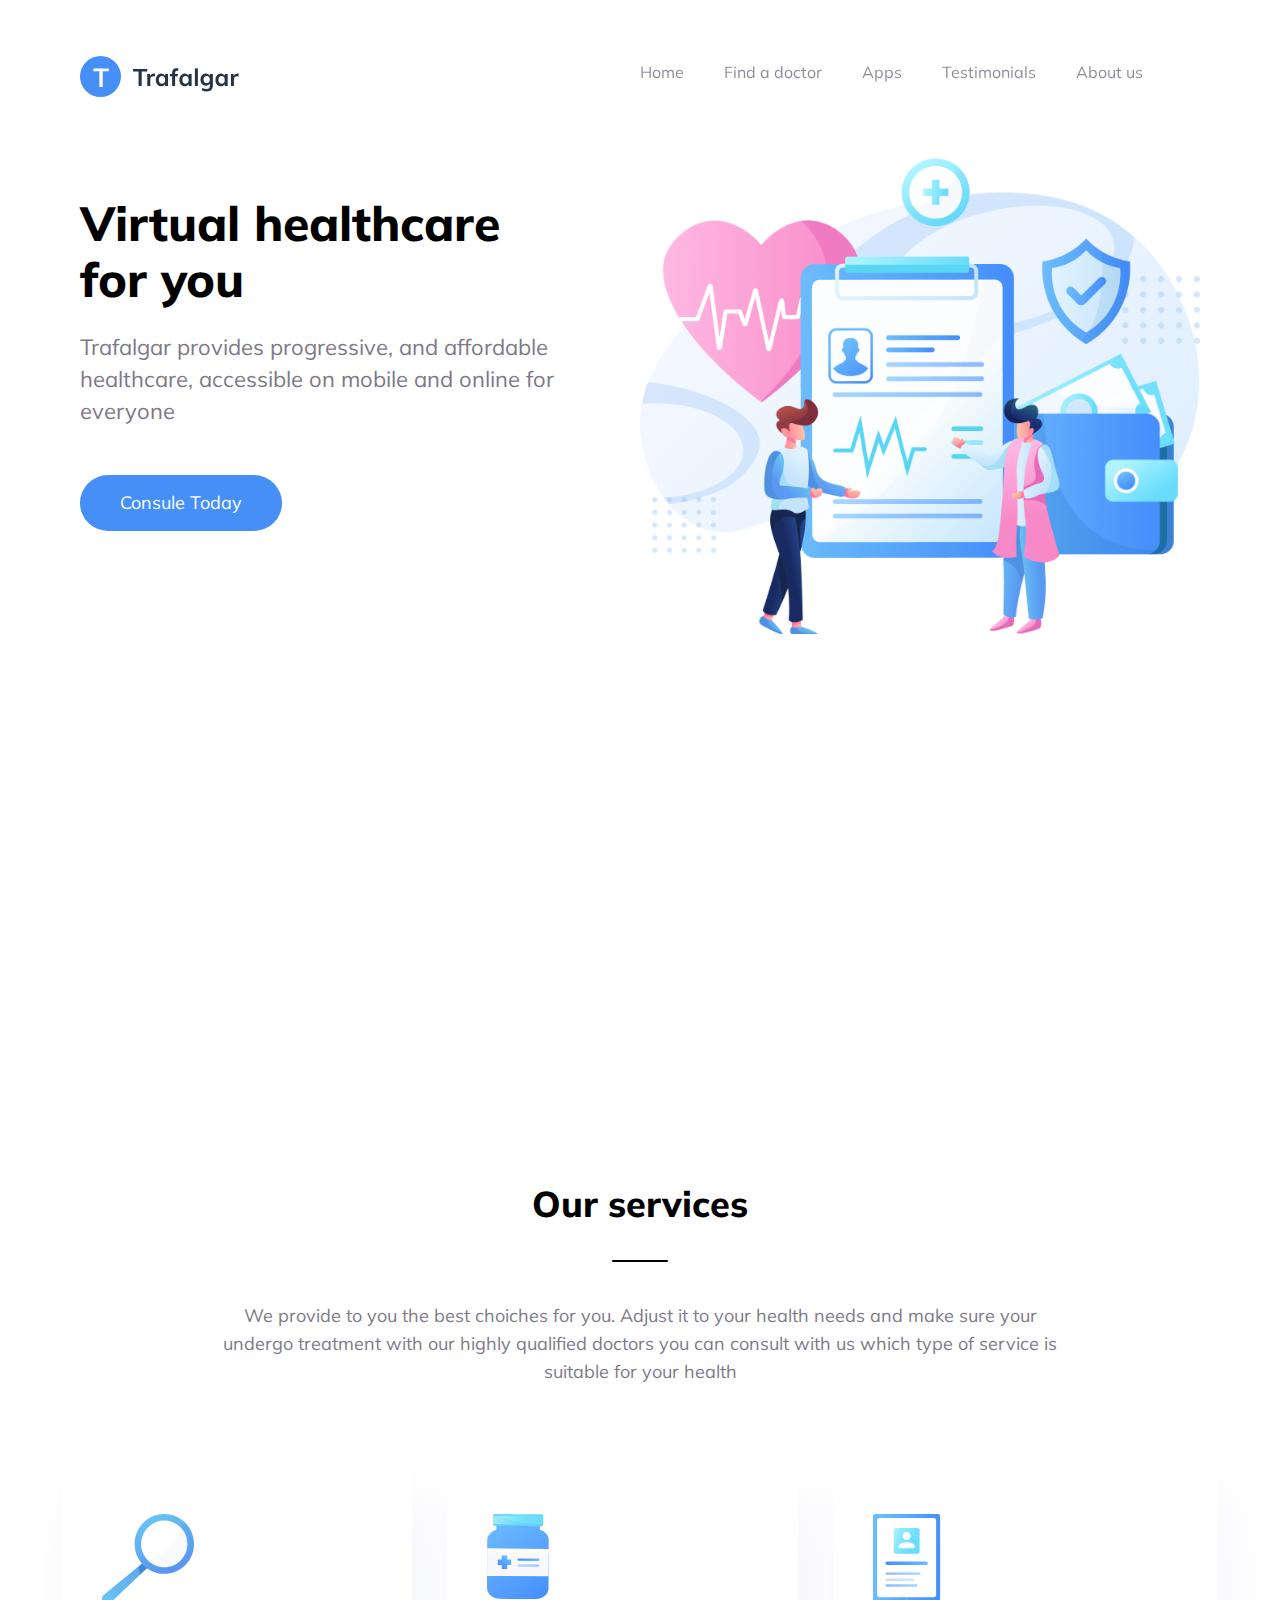
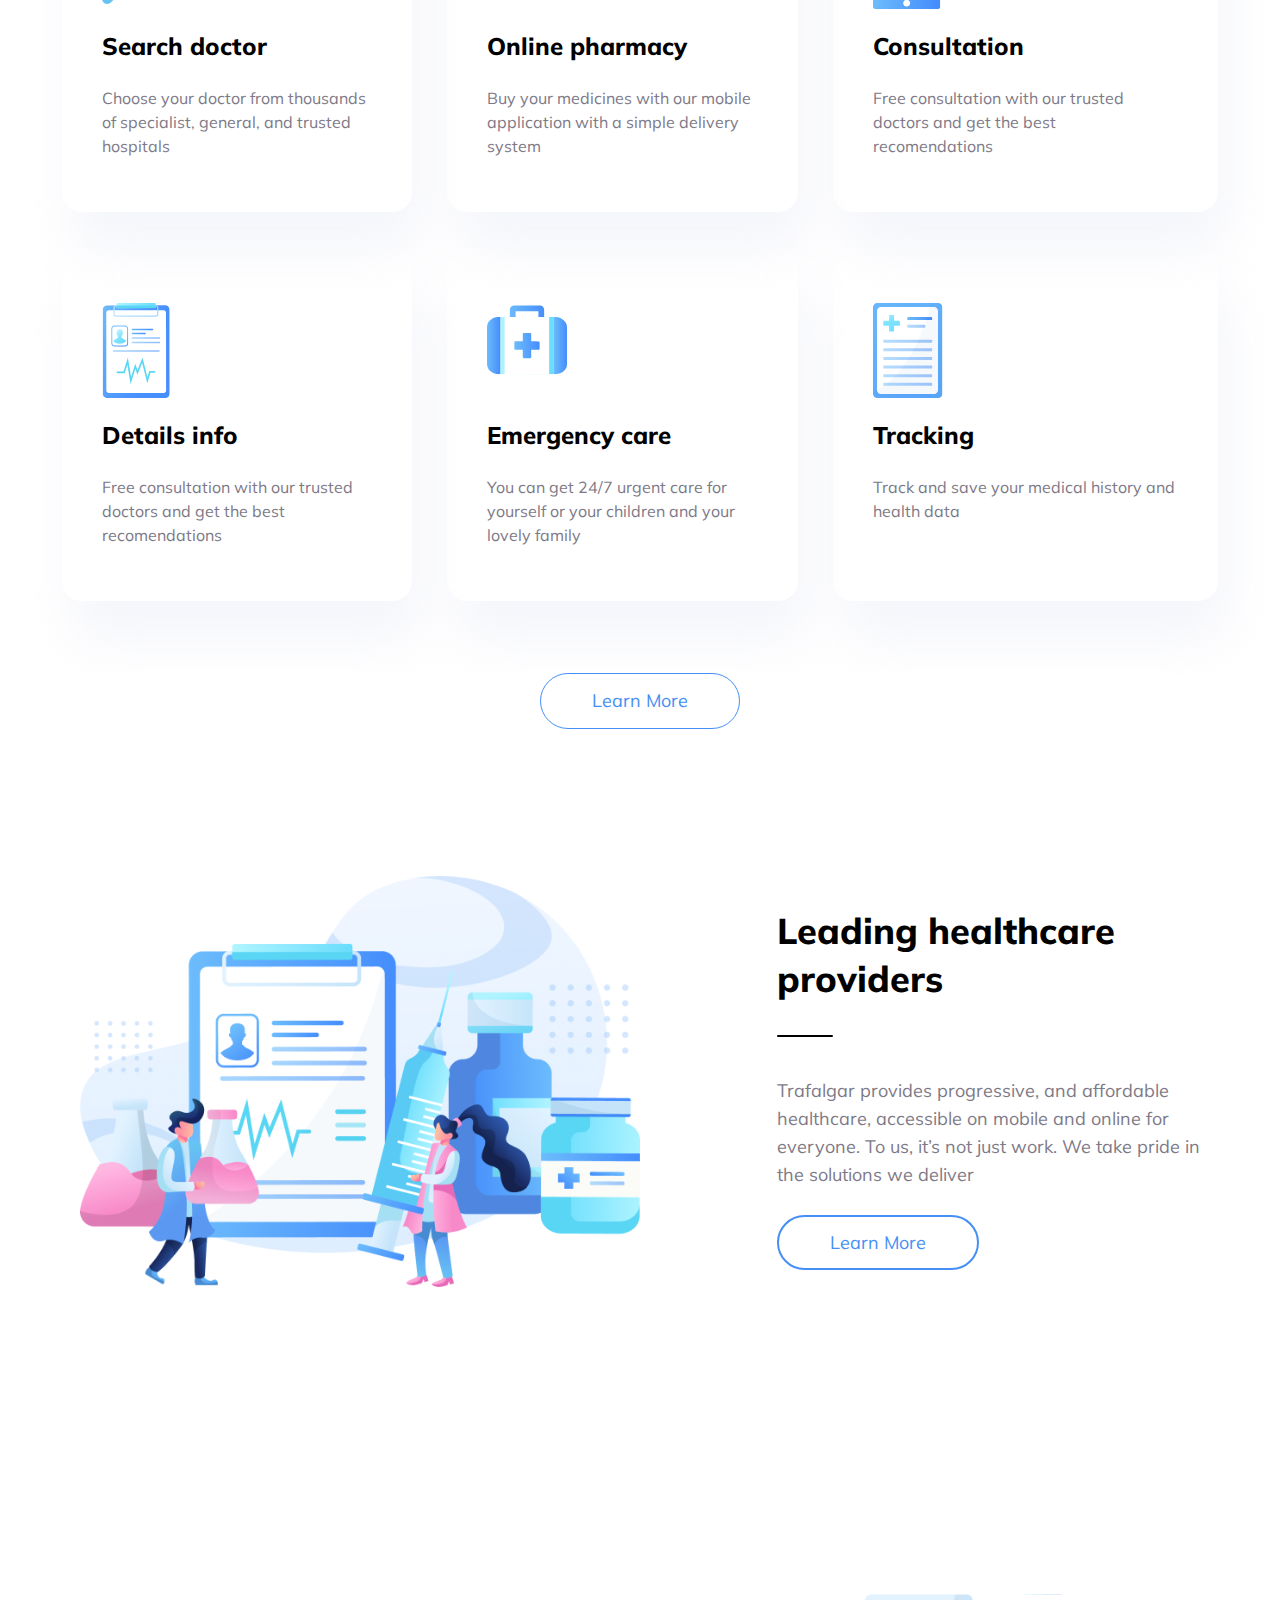
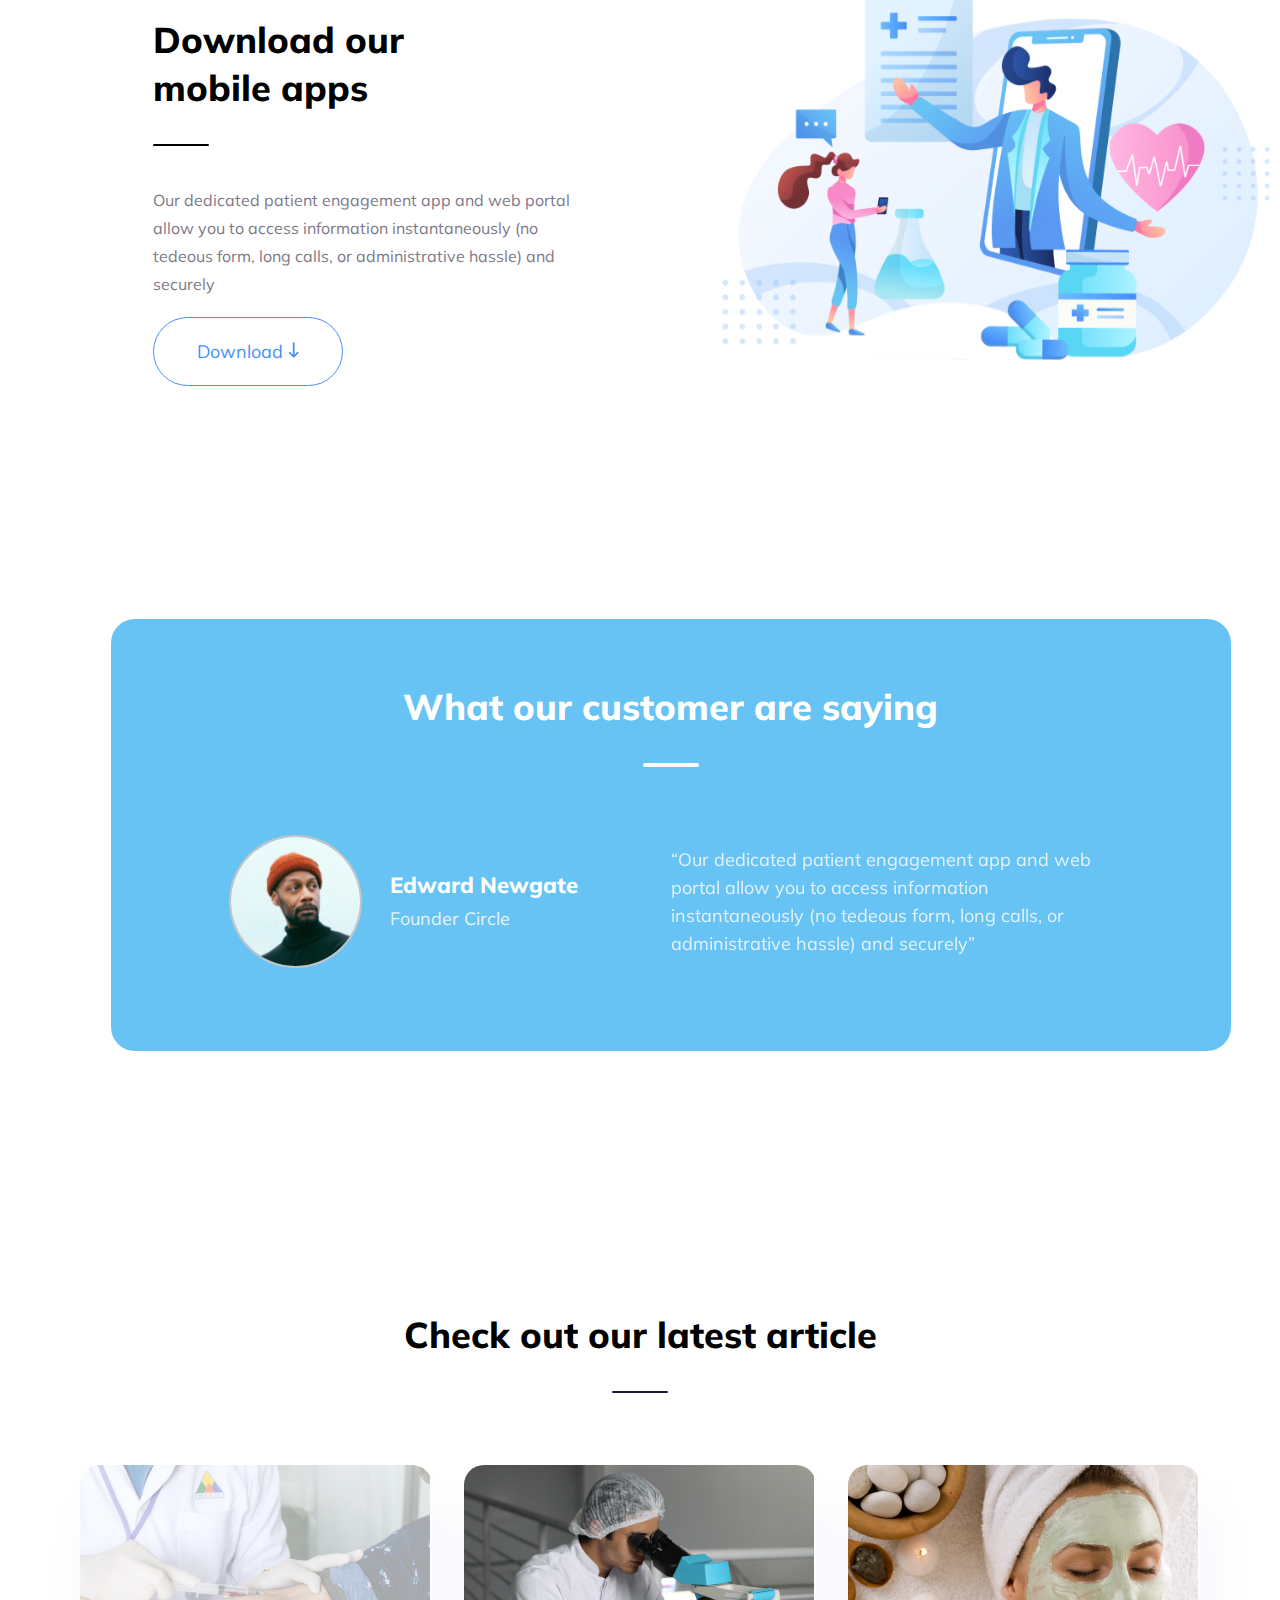
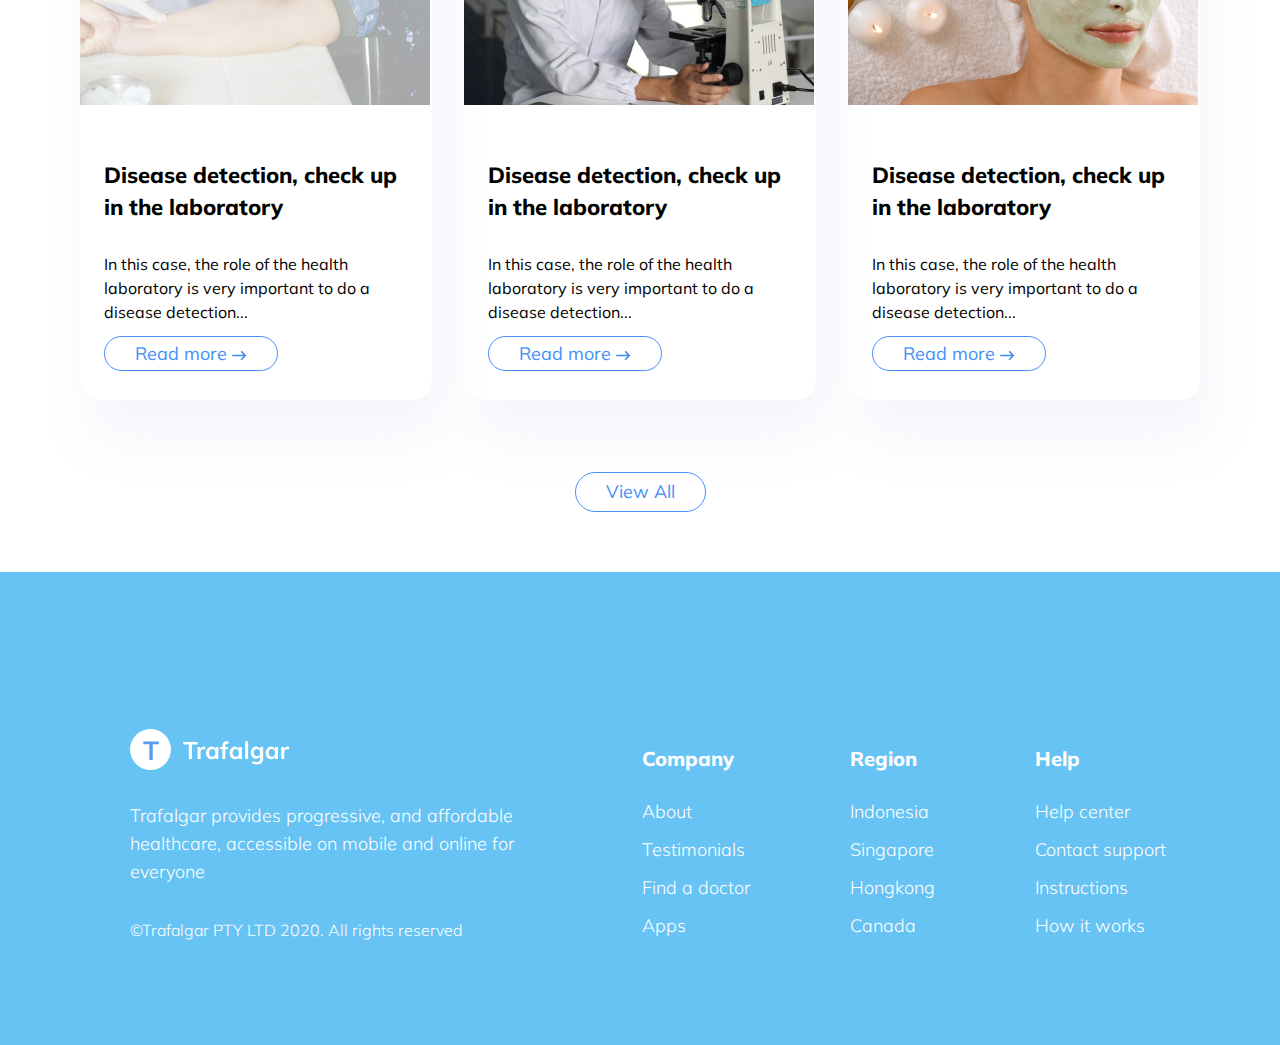
==== commit 0206f064: "perbaikan layout" ====
--- a/index.html
+++ b/index.html
@@ -254,9 +254,7 @@
     <div class="customer-saying">
       <div class="container">
         <div class="customer-saying-inner">
-          <div class="customer-saying-head">
             <h2 class="customer-saying-title">What our customer are saying</h2>
-          </div>
           <div class="cutomer-saying-content">
             <div class="customer-saying-profile">
               <div class="customer-saying-img">
@@ -367,6 +365,58 @@
         </div>
       </div>
     </div>
-    <!-- article endw -->
+    <!-- article end -->
+
+    <!-- footer start -->
+    <div class="footer">
+      <div class="container">
+        <div class="footer-inner">
+          <div class="footer-trafalgar">
+            <img
+              src="./assets/img/dummy/footer-trafalgar.svg"
+              alt="trafalgar"
+              class="footer-trafalgar-logo"
+            />
+            <p class="footer-trafalgar-description">
+              Trafalgar provides progressive, and affordable healthcare,
+              accessible on mobile and online for everyone
+            </p>
+            <h2 class="footer-trafalgar-licence">
+              ©Trafalgar PTY LTD 2020. All rights reserved
+            </h2>
+          </div>
+          <div class="footer-list">
+            <div class="footer-company">
+              <h2 class="footer-title">Company</h2>
+              <ul class="footer-link">
+                <li><a href="">About</a></li>
+                <li><a href="">Testimonials</a></li>
+                <li><a href="">Find a doctor</a></li>
+                <li><a href="">Apps</a></li>
+              </ul>
+            </div>
+            <div class="footer-region">
+              <h2 class="footer-title">Region</h2>
+              <ul class="footer-link">
+                <li><a href="">Indonesia</a></li>
+                <li><a href="">Singapore</a></li>
+                <li><a href="">Hongkong</a></li>
+                <li><a href="">Canada</a></li>
+              </ul>
+            </div>
+            <div class="footer-help">
+              <h2 class="footer-title">Help</h2>
+              <ul class="footer-link">
+                <li><a href="">Help center</a></li>
+                <li><a href="">Contact support</a></li>
+                <li><a href="">Instructions</a></li>
+                <li><a href="">How it works</a></li>
+              </ul>
+            </div>
+          </div>
+        </div>
+      </div>
+    </div>
+    <!-- footer end -->
   </body>
 </html>
--- a/assets/css/style.css
+++ b/assets/css/style.css
@@ -547,6 +547,7 @@
 .header-navbar-ul {
   width: 545px;
   height: 28px;
+  padding: 0;
 }
 
 .header-navbar-li {
@@ -585,8 +586,7 @@
   width: 50%;
   display: inline-block;
   vertical-align: middle;
-  padding-right: 74px;
-  padding-top: 178px;
+  padding: 98px 74px 160px 0;
 }
 
 .hero-banner-title {
@@ -601,6 +601,7 @@
   font-size: 22px;
   line-height: 32px;
   color: #7d7987;
+  margin-top: 0;
   margin-bottom: 48px;
 }
 
@@ -622,7 +623,6 @@
   width: 50%;
   display: inline-block;
   vertical-align: middle;
-  padding-top: 87px;
 }
 /* hero banner end */
 
@@ -639,20 +639,21 @@
 .our-services-head {
   text-align: center;
   max-width: 952px;
-  margin: 0 auto 56px;
+  margin: 0 auto 72px;
 }
 
 .our-services-title {
   font-size: 36px;
   line-height: 48px;
   position: relative;
+  margin: 0;
 }
 
 .our-services-title::after {
   content: "";
   display: block;
   width: 56px;
-  margin: 32px auto 0;
+  margin: 32px auto 40px;
   border-radius: 1px;
   border-bottom: 2px solid #000000;
 }
@@ -669,13 +670,27 @@
   font-size: 0;
   margin-left: -18px;
   margin-right: -18px;
+  margin-bottom: 72px;
 }
 
 .our-services-item {
-  padding: 18px;
+  /* padding: 18px; */
+  padding: 0;
   width: 33.3333333%;
   display: inline-block;
   vertical-align: top;
+}
+
+.our-services-item:nth-child(3) .our-services-box {
+  margin-right: 0;
+}
+
+.our-services-item:nth-child(6) .our-services-box {
+  margin-right: 0;
+}
+
+.our-services-item:nth-child(n+4) .our-services-box {
+  margin-bottom: 0;
 }
 
 .our-services-box {
@@ -683,6 +698,8 @@
   padding: 56px 40px 50px;
   border-radius: 20px;
   box-shadow: 10px 40px 50px rgb(229, 233, 246, 0.4);
+  margin-right: 35px;
+  margin-bottom: 35px;
 }
 
 .our-services-img {
@@ -701,6 +718,7 @@
   font-size: 24px;
   line-height: 32px;
   color: #000000;
+  margin: 0;
   margin-bottom: 24px;
 }
 
@@ -708,7 +726,7 @@
   font-size: 16px;
   line-height: 24px;
   color: #7d7987;
-  margin-bottom: 0;
+  margin: 0;
 }
 
 /* our services action */
@@ -763,6 +781,8 @@
   font-size: 36px;
   line-height: 48px;
   color: #000000;
+  margin: 0;
+  margin-bottom: 40px;
 }
 
 .leading-title::after {
@@ -778,6 +798,7 @@
   font-size: 18px;
   line-height: 28px;
   color: #7d7987;
+  margin: 0;
   margin-bottom: 40px;
 }
 
@@ -798,6 +819,7 @@
 .mobile-apps {
   padding-top: 120px;
   padding-bottom: 112.5px;
+  margin-left: 145px;
 }
 
 .mobile-apps-inner {
@@ -815,7 +837,9 @@
   font-size: 36px;
   line-height: 48px;
   color: #000000;
-  padding-right: 166px; 
+  padding-right: 166px;
+  margin: 0;
+  margin-bottom: 40px; 
   position: relative;
 }
 
@@ -833,6 +857,7 @@
   font-size: 16px;
   line-height: 28px;
   color: #7D7987;
+  margin: 0;
   margin-right: 71px;
   margin-bottom: 40px;
   text-align: left;
@@ -867,6 +892,8 @@
 .customer-saying {
   padding-top: 112.5px;
   padding-bottom: 110.5px;
+  margin-left: 107px;
+  margin-right: 46px;
 }
 
 .customer-saying-inner {
@@ -875,17 +902,21 @@
   border-radius: 24px;
 }
 
-.customer-saying-head {
+/* .customer-saying-head {
   text-align: center;
   min-width: 522px;
   padding-top: 64px;
   margin: 0 auto 0;
-}
+} */
 
 .customer-saying-title {
+  text-align: center;
   font-size: 36px;
   line-height: 48px;
   font-weight: 700;
+  margin: 0;
+  padding-top: 64px;
+  margin-bottom: 64px;
   color: #FFFFFF;
 }
 
@@ -906,7 +937,7 @@
   width: 50%;
   display: inline-block;
   vertical-align: middle;
-  padding: 40px 80px 80px 118px;
+  padding: 0 80px 80px 118px;
 }
 
 .customer-saying-img {
@@ -926,11 +957,13 @@
 .customer-saying-identity {
   display: inline-block;
   vertical-align: middle;
+  padding: 38px 0;
 }
 
 .customer-saying-name {
   font-size: 22px;
   line-height: 32px;
+  margin: 0;
   margin-bottom: 4px;
   color: #FFFFFF;
 
@@ -940,12 +973,14 @@
   font-size: 18px;
   line-height: 28px;
   color: #FFFFFFD9;
+  margin: 0;
 }
 
 .customer-saying-text {
   width: 50%;
   display: inline-block;
-  vertical-align: middle;
+  vertical-align: top;
+  padding: 15px 0;
 }
 
 .customer-saying-description {
@@ -955,7 +990,7 @@
   line-height: 28px;
   color: #FFFFFFE5;
   opacity: 90%;
-  padding: 0 30px 0 10px;
+  margin: 0;
 }
 /* customer end */
 
@@ -963,7 +998,7 @@
 /* article */
 .article {
   padding-top: 120px;
-  padding-bottom: 120px;
+  padding-bottom: 60px;
 }
 .article-title {
   text-align: center;
@@ -1040,4 +1075,93 @@
   padding: 5px 30px;
   border-radius: 50px;
 }
-/* article end */+/* article end */
+
+/* footer start */
+.footer {
+  padding-top: 60px;
+  background-color: #67C3F3;
+}
+
+.footer-inner {
+  font-size: 0;
+}
+
+.footer-trafalgar {
+  max-width: 392px;
+  display: inline-block;
+  vertical-align: middle;
+  margin: 97px 120px 103px 50px;
+}
+
+.footer-trafalgar-logo {
+  margin-bottom: 32px;
+}
+
+.footer-trafalgar-description {
+  font-size: 18px;
+  font-weight: 300;
+  line-height: 28px;
+  color: #FFFFFF;
+  margin: 0 0 32px 0;
+}
+
+.footer-trafalgar-licence {
+  font-size: 16px;
+  font-weight: 300;
+  line-height: 24px;
+  color: #FFFFFF;
+  margin: 0;
+}
+
+.footer-list {
+  display: inline-block;
+  vertical-align: middle;
+}
+
+.footer-company {
+  min-width: 107px;
+  display: inline-block;
+  vertical-align: middle;
+  margin-right: 100px;
+}
+
+.footer-region {
+  min-width: 85px;
+  display: inline-block;
+  vertical-align: middle;
+  margin-right: 100px;
+}
+
+.footer-help {
+  min-width: 133px;
+  display: inline-block;
+  vertical-align: middle;
+}
+
+.footer-title {
+  font-size: 20px;
+  font-weight: 700;
+  line-height: 30px;
+  color: #FFFFFF;
+  margin-bottom: 24px;
+}
+
+.footer-link{
+  font-size: 18px;
+  font-weight: 300;
+  line-height: 28px;
+  color: #FFFFFF;
+  margin: 0;
+  padding: 0;
+}
+.footer-link li {
+  list-style-type: none;
+  margin-bottom: 10px;
+}
+
+.footer-link li a {
+  text-decoration: none;
+  color: #FFFFFF;
+}
+/* footer end */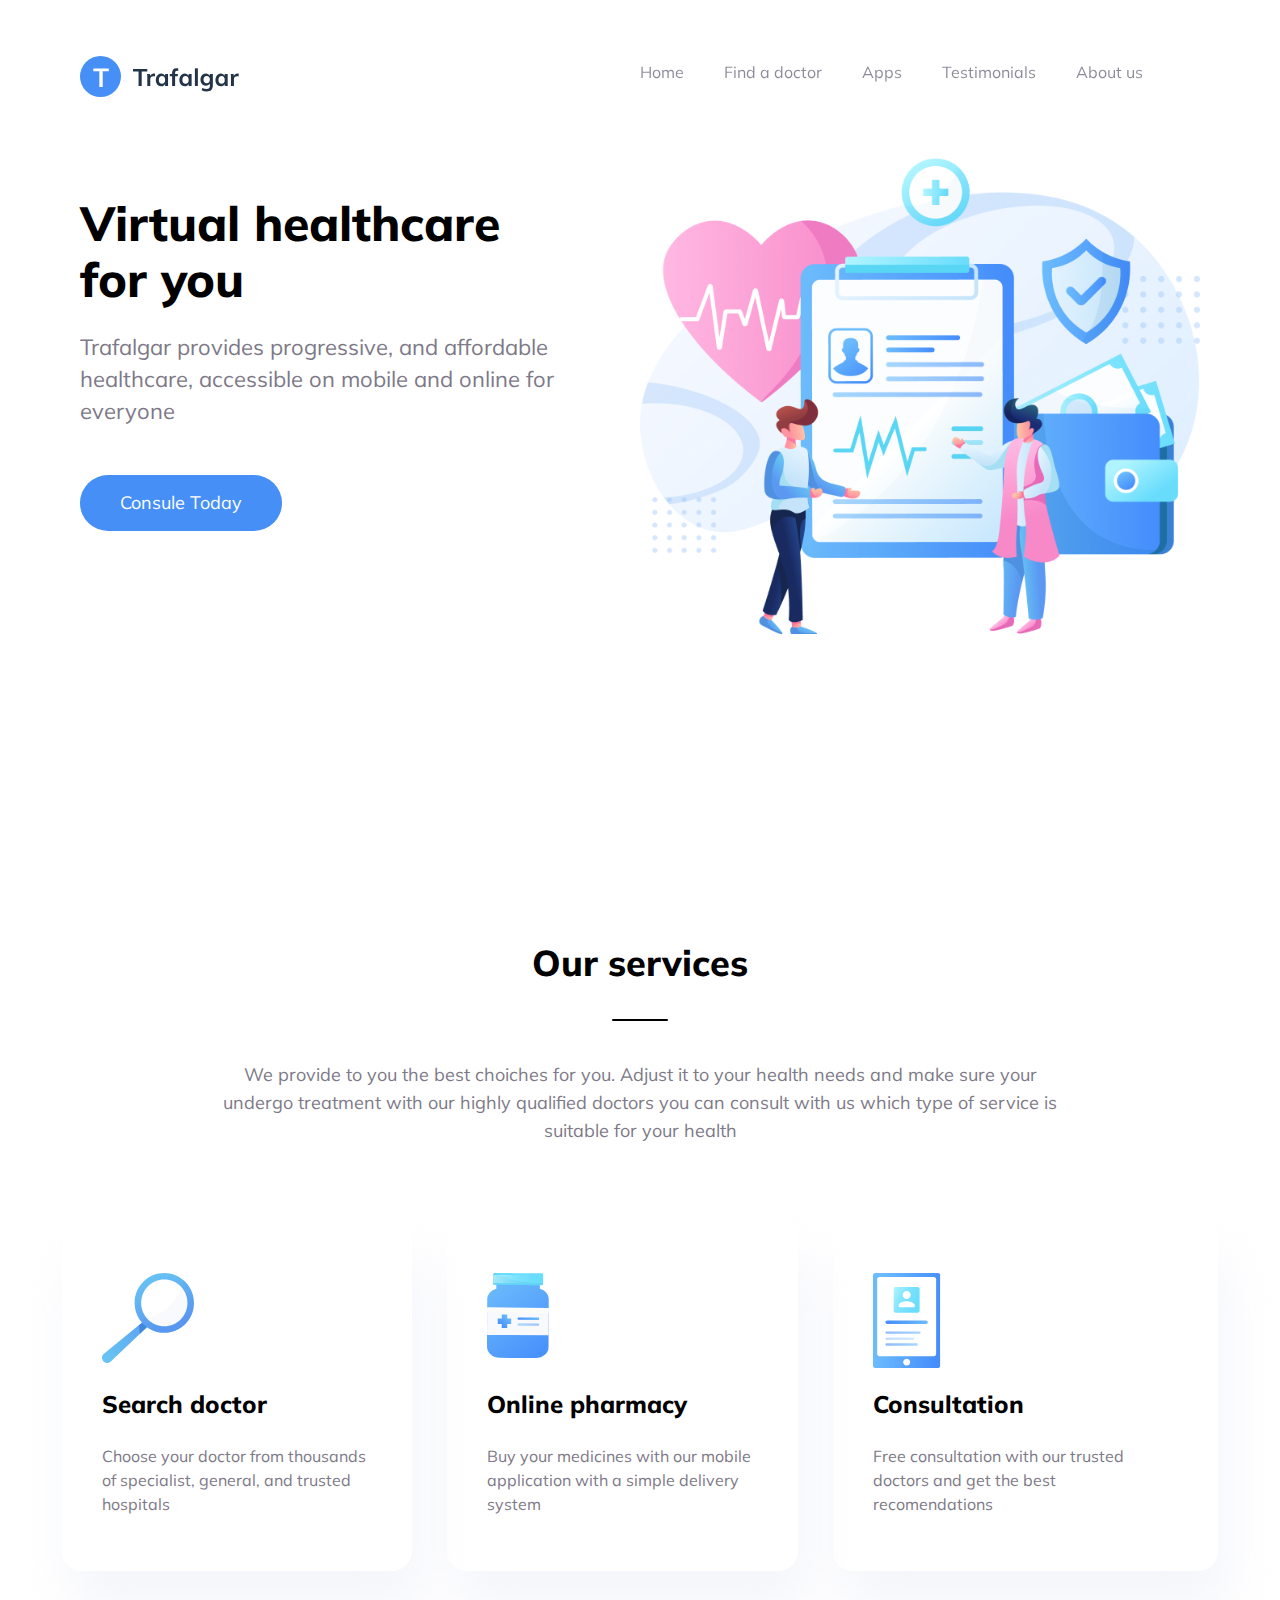
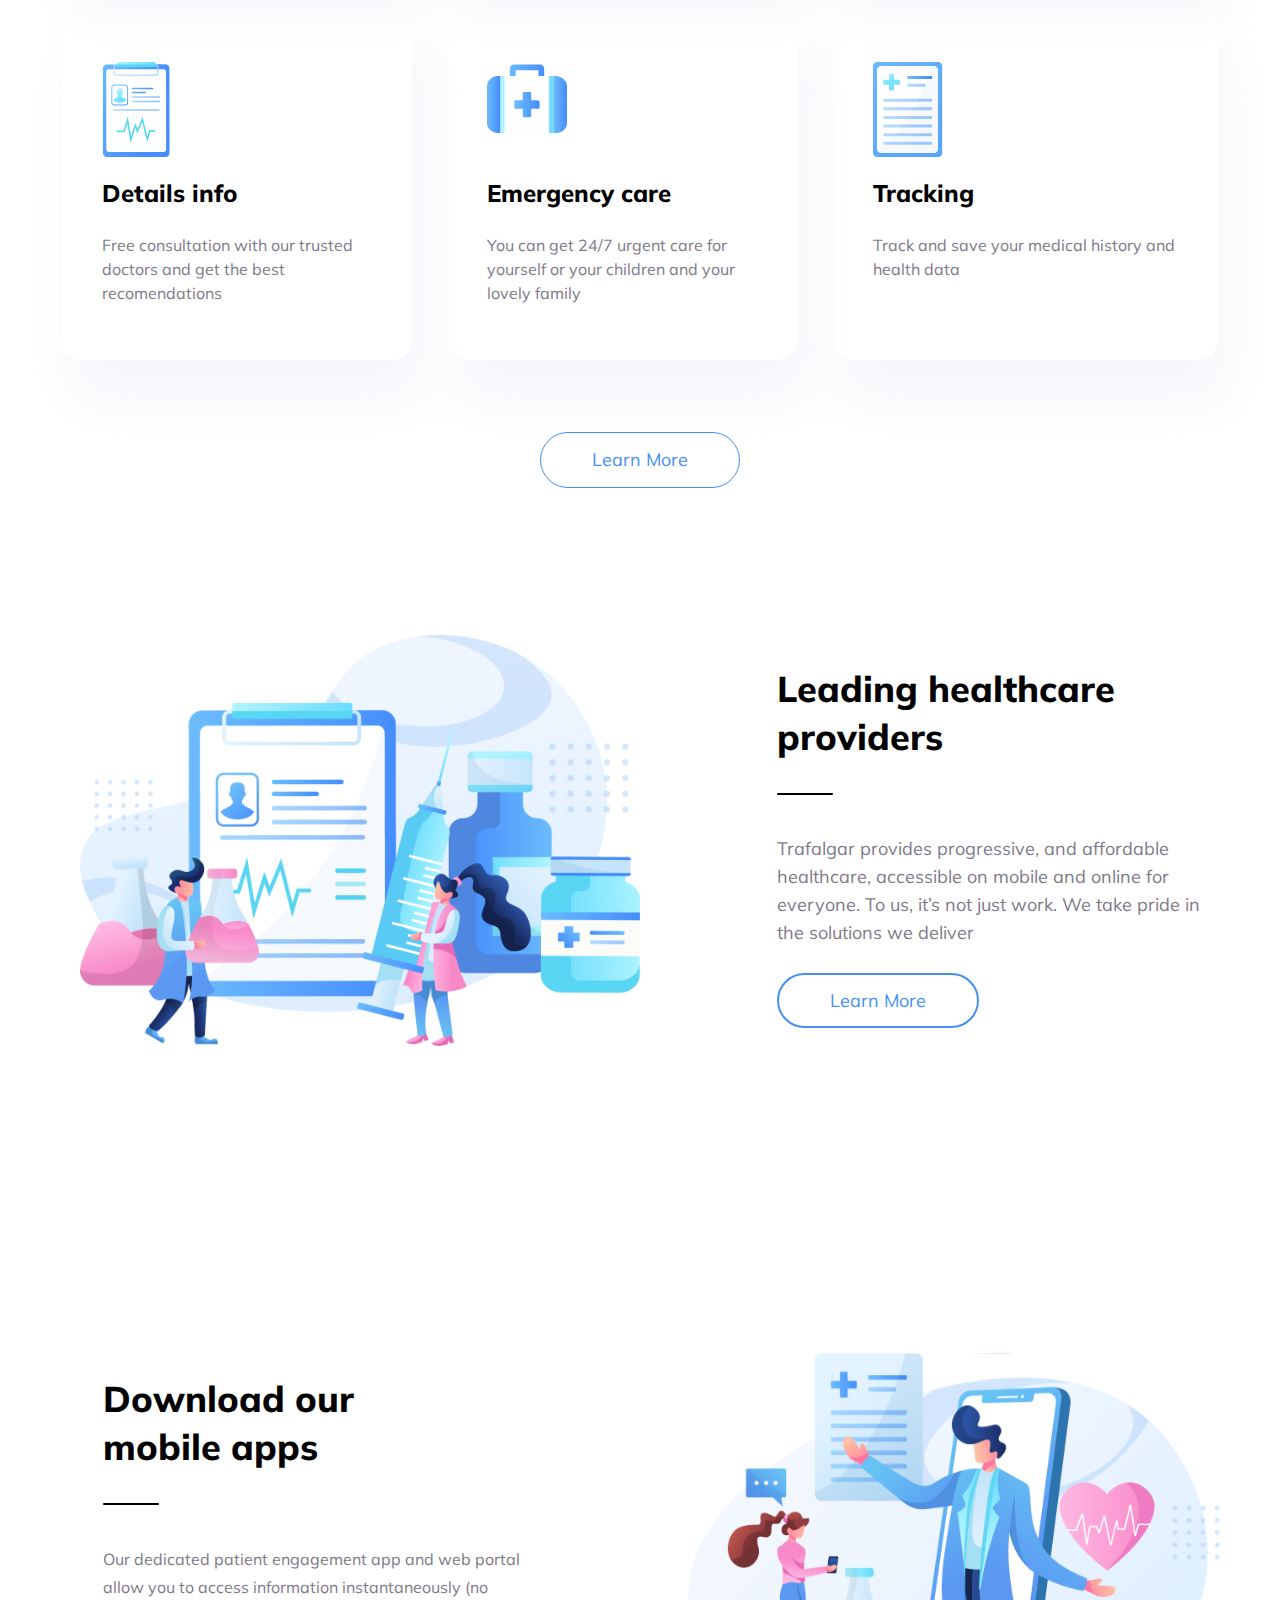
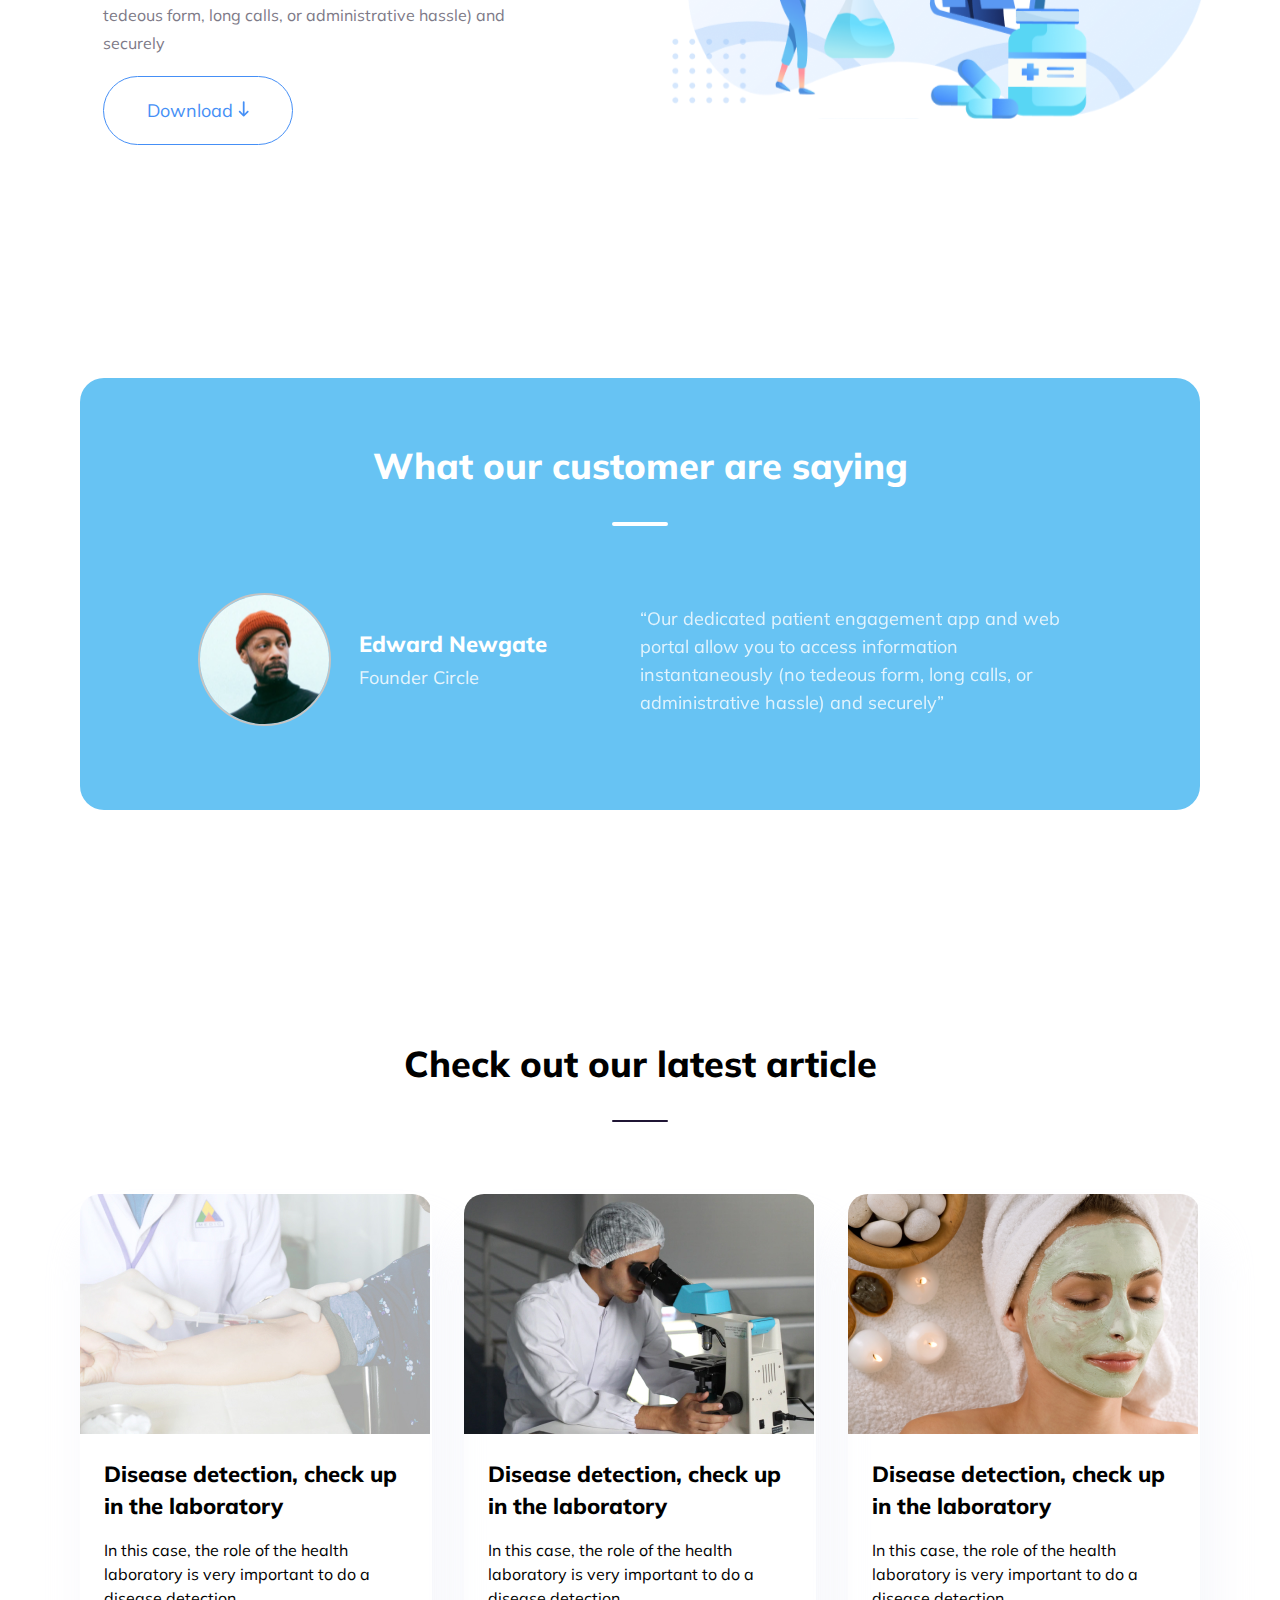
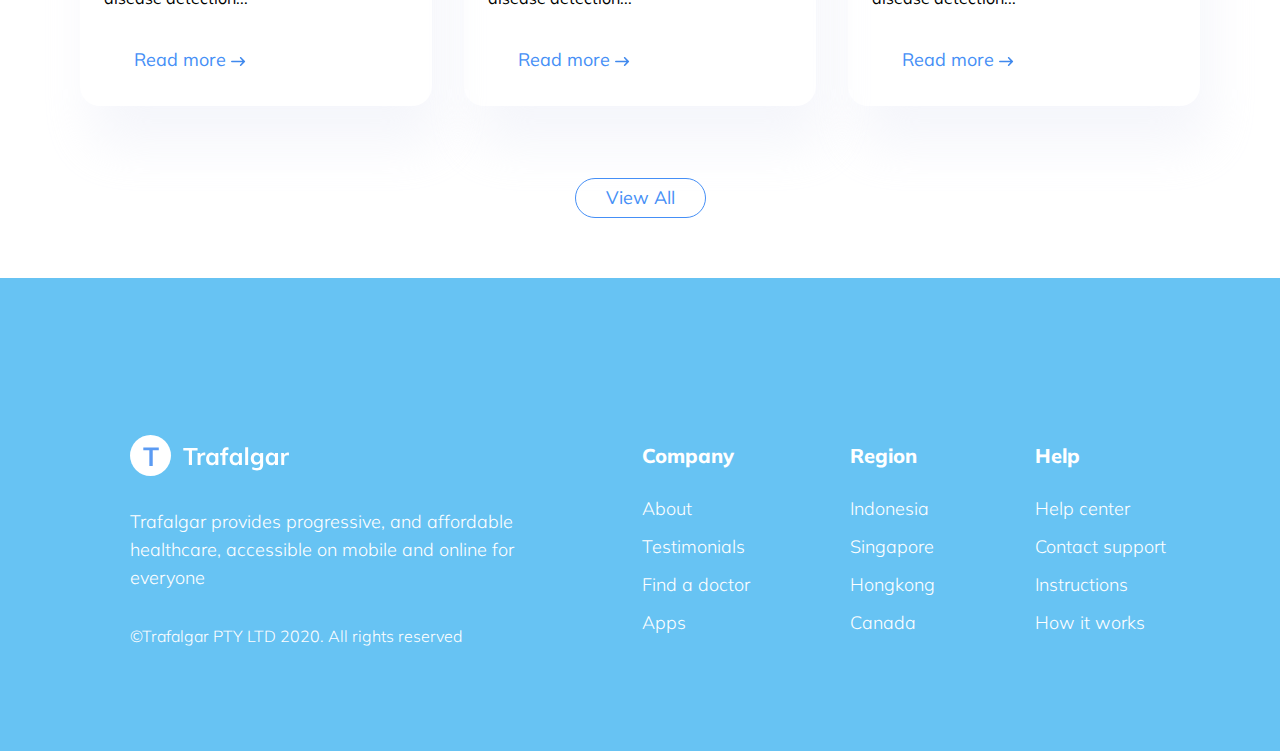
==== commit 4a8cfbb7: "finished" ====
--- a/index.html
+++ b/index.html
@@ -361,7 +361,7 @@
           </div>
         </div>
         <div class="article-action">
-          <a href="#" class="article-link">View All</a>
+          <a href="#" class="article-action-all">View All</a>
         </div>
       </div>
     </div>
--- a/assets/css/style.css
+++ b/assets/css/style.css
@@ -575,7 +575,7 @@
 
 /* hero banner start */
 .hero-banner {
-  padding-bottom: 163px;
+  padding-bottom: 82.5px;
 }
 
 .hero-banner-inner {
@@ -628,7 +628,7 @@
 
 /* our services start */
 .our-services {
-  padding-top: 163px;
+  padding-top: 82.5px;
   padding-bottom: 38px;
 }
 
@@ -819,7 +819,7 @@
 .mobile-apps {
   padding-top: 120px;
   padding-bottom: 112.5px;
-  margin-left: 145px;
+  margin-left: 45px;
 }
 
 .mobile-apps-inner {
@@ -892,8 +892,6 @@
 .customer-saying {
   padding-top: 112.5px;
   padding-bottom: 110.5px;
-  margin-left: 107px;
-  margin-right: 46px;
 }
 
 .customer-saying-inner {
@@ -1004,6 +1002,7 @@
   text-align: center;
   font-size: 36px;
   line-height: 48px;
+  margin: 0;
   margin-bottom: 72px;
 }
 .article-title::after {
@@ -1054,10 +1053,14 @@
 .article-name {
   font-size: 22px;
   line-height: 32px;
+  margin: 0;
+  margin-bottom: 16px;
 }
 .article-description {
   font-size: 16px;
   line-height: 24px;
+  margin: 0;
+  margin-bottom: 36px;
 }
 
 .article-action {
@@ -1066,14 +1069,28 @@
   align-items: center;
   text-align: center;
 }
+
 .article-link {
   font-size: 18px;
   line-height: 28px;
   color: #458ff6;
   text-decoration: none;
-  border: 1px solid #458ff6;
   padding: 5px 30px;
-  border-radius: 50px;
+}
+
+.article-link:hover img {
+  transition: all 0.8s ease-in-out;
+  margin-left: 10px;
+}
+
+.article-action-all {
+  font-size: 18px;
+  line-height: 28px;
+  color: #458ff6;
+  text-decoration: none;
+  padding: 5px 30px;
+  border-radius: 55px;
+  border: 1px solid #458FF6;
 }
 /* article end */
 
@@ -1144,6 +1161,7 @@
   font-weight: 700;
   line-height: 30px;
   color: #FFFFFF;
+  margin: 0;
   margin-bottom: 24px;
 }
 
